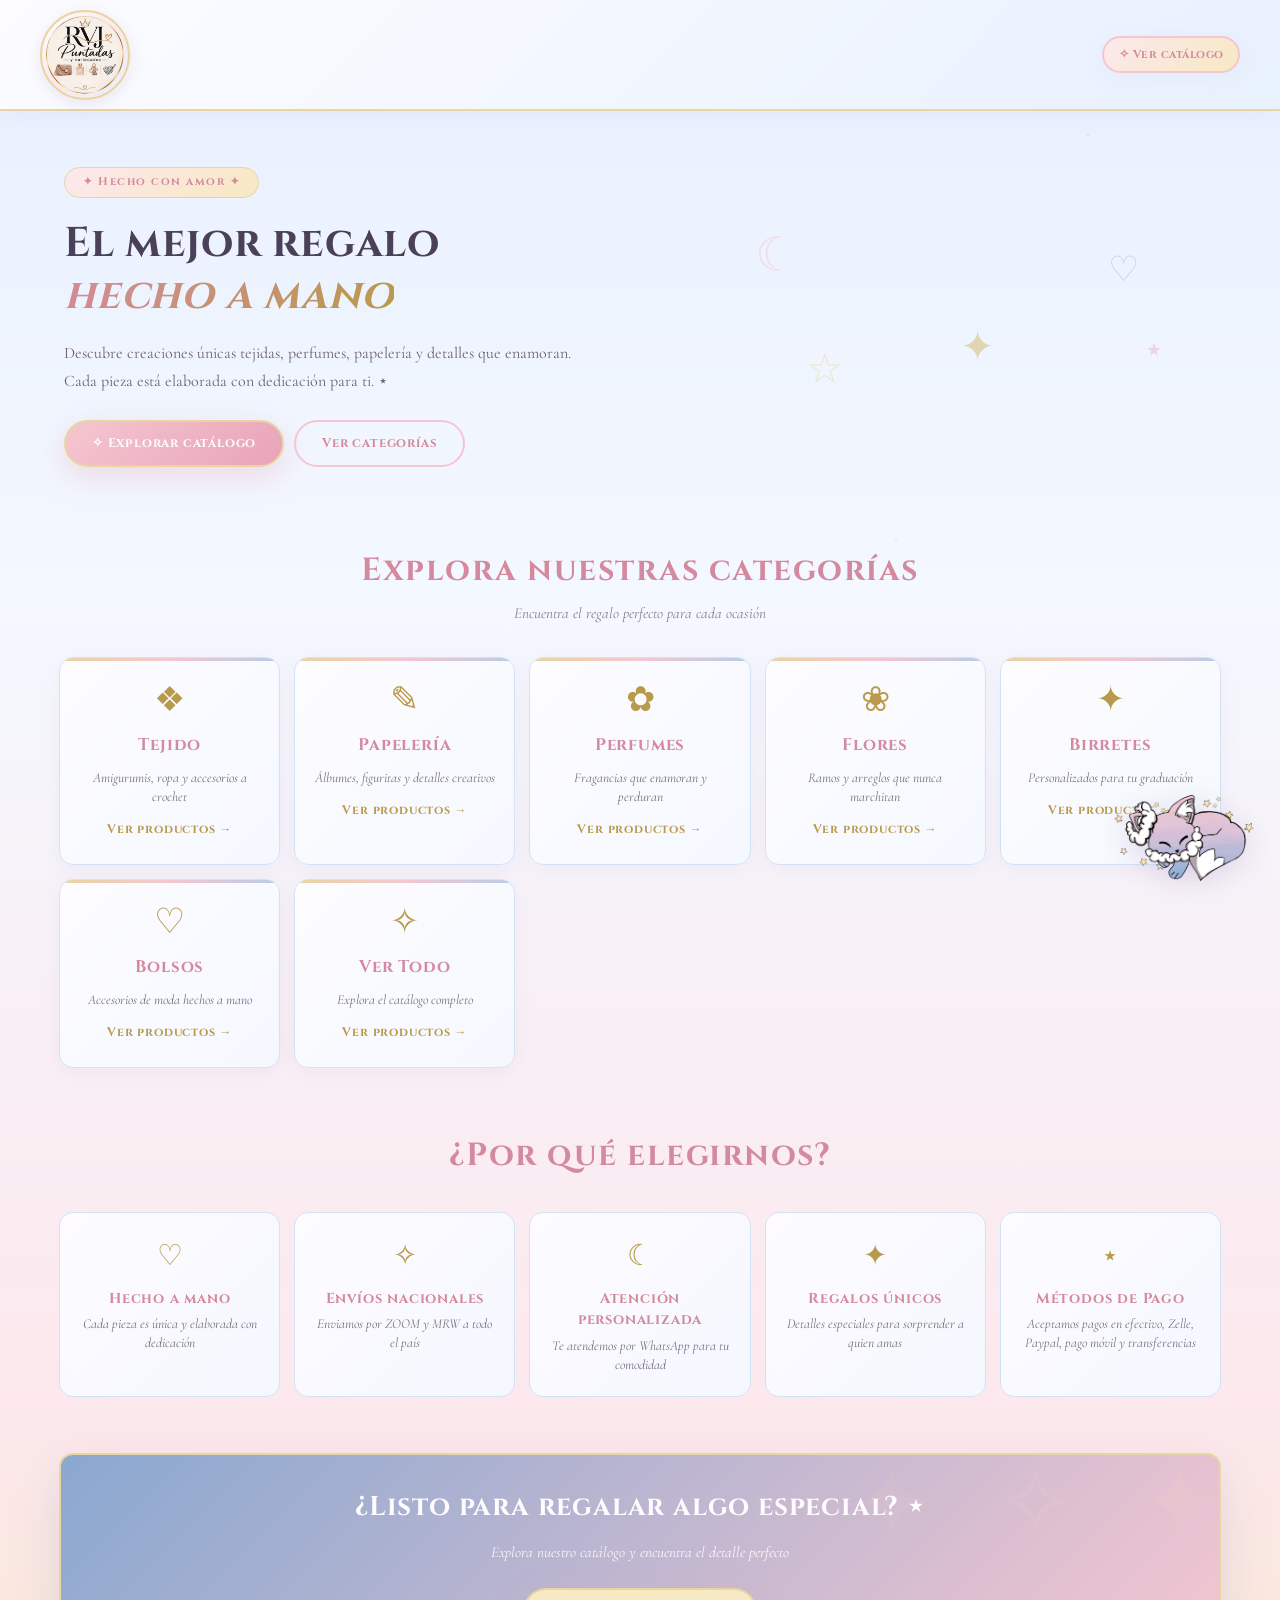
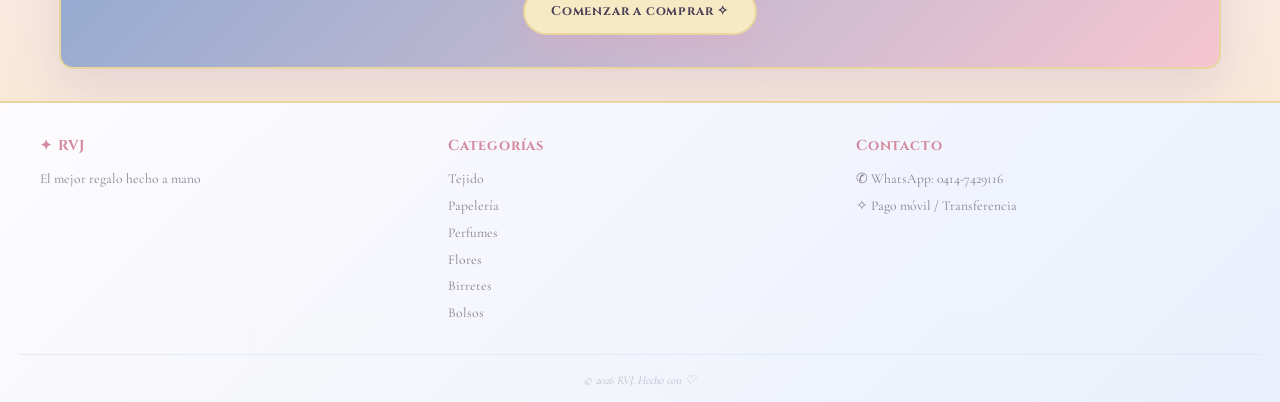
==== index.html @ c6e8fa59 "Cambios 30" ====
<!DOCTYPE html>
<html lang="es">
<head>
    <meta charset="UTF-8">
    <meta name="viewport" content="width=device-width, initial-scale=1.0">
    <title>RVJ — El mejor regalo</title>
    <link rel="preconnect" href="https://fonts.googleapis.com">
    <link rel="preconnect" href="https://fonts.gstatic.com" crossorigin>
    <link href="https://fonts.googleapis.com/css2?family=Cinzel:wght@400;600;700;900&family=Cormorant+Garamond:ital,wght@0,400;0,600;0,700;1,400&display=swap" rel="stylesheet">
    <link rel="stylesheet" href="styles.css">
</head>
<body class="landing-page">

    <header class="main-header">
        <div class="header-container">
            <div class="logo-container">
                <img src="imagenes/logo.png" alt="RVJ" class="store-logo" onerror="this.style.display='none'">
            </div>
         <!-- MODAL PARA AMPLIAR LOGO -->
        <div id="logo-modal" class="modal-overlay hidden">
            <div class="modal-content logo-modal-content">
                <button id="close-logo-modal" class="close-popout-btn">×</button>
                <img src="imagenes/logo.png" alt="RVJ" class="logo-modal-img">
            </div>
        </div>
            <a href="tienda.html" class="cart-icon-btn">
                ✧ Ver catálogo
            </a>
        </div>
    </header>

    <section class="hero-section">
        <div class="hero-content">
            <span class="hero-badge">✦ Hecho con amor ✦</span>
            <h1 class="hero-title">El mejor regalo<br><span class="hero-highlight">hecho a mano</span></h1>
            <p class="hero-subtitle">
                Descubre creaciones únicas tejidas, perfumes, papelería y detalles 
                que enamoran. Cada pieza está elaborada con dedicación para ti. ⋆
            </p>
            <div class="hero-buttons">
                <a href="tienda.html" class="btn-hero-primary">✧ Explorar catálogo</a>
                <a href="#categorias" class="btn-hero-secondary">Ver categorías</a>
            </div>
        </div>
        <div class="hero-decoration">
            <div class="floating-symbol symbol-1">☾</div>
            <div class="floating-symbol symbol-2">✦</div>
            <div class="floating-symbol symbol-3">♡</div>
            <div class="floating-symbol symbol-4">☆</div>
            <div class="floating-symbol symbol-5">⋆</div>
        </div>
    </section>

    <section id="categorias" class="categories-section">
        <div class="section-header">
            <h2 class="landing-section-title">Explora nuestras categorías</h2>
            <p class="section-subtitle">Encuentra el regalo perfecto para cada ocasión</p>
        </div>

        <div class="categories-grid">
            
            <a href="tejido.html" class="category-card category-tejido">
                <div class="category-symbol">❖</div>
                <h3>Tejido</h3>
                <p>Amigurumis, ropa y accesorios a crochet</p>
                <span class="category-link">Ver productos →</span>
            </a>

            <a href="papeleria.html" class="category-card category-papeleria">
                <div class="category-symbol">✎</div>
                <h3>Papelería</h3>
                <p>Álbumes, figuritas y detalles creativos</p>
                <span class="category-link">Ver productos →</span>
            </a>

            <a href="perfumes.html" class="category-card category-perfumes">
                <div class="category-symbol">✿</div>
                <h3>Perfumes</h3>
                <p>Fragancias que enamoran y perduran</p>
                <span class="category-link">Ver productos →</span>
            </a>

            <a href="flores.html" class="category-card category-flores">
                <div class="category-symbol">❀</div>
                <h3>Flores</h3>
                <p>Ramos y arreglos que nunca marchitan</p>
                <span class="category-link">Ver productos →</span>
            </a>

            <a href="birretes.html" class="category-card category-birretes">
                <div class="category-symbol">✦</div>
                <h3>Birretes</h3>
                <p>Personalizados para tu graduación</p>
                <span class="category-link">Ver productos →</span>
            </a>

            <a href="bolsos.html" class="category-card category-bolsos">
                <div class="category-symbol">♡</div>
                <h3>Bolsos</h3>
                <p>Accesorios de moda hechos a mano</p>
                <span class="category-link">Ver productos →</span>
            </a>

            <a href="tienda.html" class="category-card category-todos">
                <div class="category-symbol">✧</div>
                <h3>Ver Todo</h3>
                <p>Explora el catálogo completo</p>
                <span class="category-link">Ver productos →</span>
            </a>

        </div>
    </section>

    <section class="features-section">
        <div class="section-header">
            <h2 class="landing-section-title">¿Por qué elegirnos?</h2>
        </div>
        <div class="features-grid">
            <div class="feature-card">
                <div class="feature-symbol">♡</div>
                <h4>Hecho a mano</h4>
                <p>Cada pieza es única y elaborada con dedicación</p>
            </div>
            <div class="feature-card">
                <div class="feature-symbol">✧</div>
                <h4>Envíos nacionales</h4>
                <p>Enviamos por ZOOM y MRW a todo el país</p>
            </div>
            <div class="feature-card">
                <div class="feature-symbol">☾</div>
                <h4>Atención personalizada</h4>
                <p>Te atendemos por WhatsApp para tu comodidad</p>
            </div>
            <div class="feature-card">
                <div class="feature-symbol">✦</div>
                <h4>Regalos únicos</h4>
                <p>Detalles especiales para sorprender a quien amas</p>
            </div>
            <div class="feature-card">
                <div class="feature-symbol">⋆</div>
                <h4>Métodos de Pago</h4>
                <p>Aceptamos pagos en efectivo, Zelle, Paypal, pago móvil y transferencias</p>
            </div>
        </div>
    </section>

    <section class="cta-section">
        <div class="cta-content">
            <h2>¿Listo para regalar algo especial? ⋆</h2>
            <p>Explora nuestro catálogo y encuentra el detalle perfecto</p>
            <a href="tienda.html" class="btn-hero-primary">Comenzar a comprar ✧</a>
        </div>
    </section>

    <footer class="main-footer">
        <div class="footer-content">
            <div class="footer-col">
                <h4>✦ RVJ</h4>
                <p>El mejor regalo hecho a mano</p>
            </div>
            <div class="footer-col">
                <h4>Categorías</h4>
                <a href="tejido.html">Tejido</a>
                <a href="papeleria.html">Papelería</a>
                <a href="perfumes.html">Perfumes</a>
                <a href="flores.html">Flores</a>
                <a href="birretes.html">Birretes</a>
                <a href="bolsos.html">Bolsos</a>
            </div>
            <div class="footer-col">
                <h4>Contacto</h4>
                <p>✆ WhatsApp: 0414-7429116</p>
                <p>✧ Pago móvil / Transferencia</p>
            </div>
        </div>
        <div class="footer-bottom">
            <p>© 2026 RVJ. Hecho con ♡</p>
        </div>
    </footer>

    <!-- CHIBI FLOTANTE -->
<img src="imagenes/chibi.png" alt="Chibi RVJ" class="chibi-flotante" onerror="this.style.display='none'">

</body>

<style>
/* ═══════════════════════════════════════
   SHOOTING STARS OVERLAY — Five stars
════════════════════════════════════════ */

.shooting-stars {
  position: fixed;
  inset: 0;
  width: 100vw;
  height: 100vh;
  pointer-events: none;
  overflow: hidden;
  z-index: 999999;
}

.shooting-stars span {
  position: absolute;
  width: 3px;
  height: 3px;
  border-radius: 50%;
  background: #f4eee8;
  opacity: 0;

  box-shadow:
    0 0 0 3px rgba(244, 238, 232, 0.05),
    0 0 0 6px rgba(139, 0, 0, 0.06),
    0 0 14px rgba(244, 238, 232, 0.18);

  animation-name: shooting-star;
  animation-timing-function: linear;
  animation-iteration-count: infinite;
  animation-fill-mode: both;
}

/* Shooting-star tail */
.shooting-stars span::before {
  content: "";
  position: absolute;
  top: 50%;
  width: 155px;
  height: 1px;
  transform: translateY(-50%);

  background:
    linear-gradient(
      90deg,
      #f4eee8,
      rgba(139, 0, 0, 0.34),
      transparent
    );
}

/* Star movement */
@keyframes shooting-star {
  0% {
    transform: rotate(315deg) translateX(0);
    opacity: 0;
  }

  10% {
    opacity: 1;
  }

  62% {
    opacity: 1;
  }

  100% {
    transform: rotate(315deg) translateX(-1050px);
    opacity: 0;
  }
}

/* Individual star timing and placement */
.shooting-stars span:nth-child(1) {
  top: 5vh;
  right: 8vw;
  animation-delay: 0.8s;
  animation-duration: 4.6s;
}

.shooting-stars span:nth-child(2) {
  top: 18vh;
  right: 38vw;
  animation-delay: 4.4s;
  animation-duration: 5.4s;
}

.shooting-stars span:nth-child(3) {
  top: 36vh;
  right: 14vw;
  animation-delay: 8.2s;
  animation-duration: 4.9s;
}

.shooting-stars span:nth-child(4) {
  top: 56vh;
  right: 52vw;
  animation-delay: 12.6s;
  animation-duration: 5.8s;
}

.shooting-stars span:nth-child(5) {
  top: 74vh;
  right: 24vw;
  animation-delay: 16.7s;
  animation-duration: 5.1s;
}

/* Mobile adjustments */
@media screen and (max-width: 767px) {
  .shooting-stars span::before {
    width: 105px;
  }

  .shooting-stars span:nth-child(1) {
    top: 8vh;
    right: 6vw;
  }

  .shooting-stars span:nth-child(2) {
    top: 26vh;
    right: 42vw;
  }

  .shooting-stars span:nth-child(3) {
    top: 44vh;
    right: 12vw;
  }

  .shooting-stars span:nth-child(4) {
    top: 62vh;
    right: 58vw;
  }

  .shooting-stars span:nth-child(5) {
    top: 80vh;
    right: 25vw;
  }
}
</style>

<div class="shooting-stars">
  <span></span>
  <span></span>
  <span></span>
  <span></span>
  <span></span>
  <span></span>
  <span></span>
</div>
</html>
---- styles.css ----
/* ==========================================================================
   RVJ — ESTILO CUENTO DE HADAS / CIELO AESTHETIC
   Paleta: azul claro, rosa pálido, dorado suave
   ========================================================================== */
:root {
    --sky-bg: #e8f0fe;
    --sky-light: #f4f8ff;
    --sky-medium: #d4e2f7;
    --cloud-white: #fdfcff;

    --rose-light: #fce8ed;
    --rose-medium: #f5c6d0;
    --rose-deep: #e8a4b8;
    --rose-dark: #d48a9e;

    --gold-light: #f7e9c3;
    --gold-soft: #e8d5a0;
    --gold-medium: #d4b86a;
    --gold-deep: #b89a4a;

    --blue-light: #dce8f5;
    --blue-medium: #b8cce8;
    --blue-deep: #8aa8d0;
    --blue-dark: #6b8ab8;

    --text-dark: #4a4058;
    --text-medium: #6b5f78;
    --text-light: #9a8fa8;

    --bg-white: #fefcff;
    --radius: 14px;
    --radius-sm: 8px;
    --shadow: 0 8px 30px rgba(180, 160, 200, 0.15);
    --shadow-soft: 0 4px 20px rgba(180, 160, 200, 0.1);
    --shadow-glow: 0 0 30px rgba(212, 184, 106, 0.2);
}

* { box-sizing: border-box; margin: 0; padding: 0; }

html { -webkit-text-size-adjust: 100%; }

body {
    font-family: 'Cormorant Garamond', 'Quicksand', serif;
    background: linear-gradient(180deg, #e8f0fe 0%, #f4f8ff 40%, #fce8ed 100%);
    color: var(--text-dark);
    background-attachment: fixed;
    min-height: 100vh;
    position: relative;
    font-size: 16px;
    line-height: 1.5;
}

body::before {
    content: '';
    position: fixed;
    inset: 0;
    background-image:
        radial-gradient(1.5px 1.5px at 10% 20%, rgba(212, 184, 106, 0.3) 50%, transparent 50%),
        radial-gradient(1.5px 1.5px at 85% 15%, rgba(212, 184, 106, 0.25) 50%, transparent 50%),
        radial-gradient(2px 2px at 50% 8%, rgba(232, 164, 184, 0.3) 50%, transparent 50%),
        radial-gradient(1px 1px at 30% 40%, rgba(138, 168, 208, 0.25) 50%, transparent 50%),
        radial-gradient(1.5px 1.5px at 70% 60%, rgba(212, 184, 106, 0.2) 50%, transparent 50%),
        radial-gradient(1px 1px at 90% 80%, rgba(232, 164, 184, 0.2) 50%, transparent 50%),
        radial-gradient(2px 2px at 15% 75%, rgba(138, 168, 208, 0.2) 50%, transparent 50%);
    pointer-events: none;
    z-index: 0;
}

h1, h2, h3, h4, .logo-text {
    font-family: 'Cinzel', 'Comfortaa', serif;
    letter-spacing: 0.5px;
}

/* ==========================================================================
   HEADER — LOGO A LA IZQUIERDA, NAV CENTRADA, CARRITO DERECHA
   ========================================================================== */
.main-header {
    background: linear-gradient(135deg, rgba(253, 252, 255, 0.95), rgba(232, 240, 254, 0.95));
    backdrop-filter: blur(10px);
    padding: 0.6rem 0.8rem;
    border-bottom: 2px solid var(--gold-soft);
    position: sticky;
    top: 0;
    z-index: 100;
    box-shadow: 0 4px 25px rgba(180, 160, 200, 0.12);
}

.header-container {
    max-width: 1200px;
    margin: 0 auto;
    display: flex;
    align-items: center;
    justify-content: space-between;
    gap: 0.6rem;
    flex-wrap: wrap;
}

/* Logo circular a la izquierda */
.logo-container {
    display: flex;
    align-items: center;
    justify-content: center;
    width: 90px;        /* antes 75px */
    height: 90px;       /* antes 75px */
    min-width: 90px;    /* antes 75px */
    background: linear-gradient(135deg, #fdfcff, #fce8ed, #e8f0fe);
    border-radius: 50%;
    border: 2px solid var(--gold-soft);
    box-shadow:
        0 4px 15px rgba(180, 160, 200, 0.25),
        0 0 0 3px rgba(253, 252, 255, 0.8);
    padding: 4px;
    cursor: pointer;
    transition: transform 0.3s ease, box-shadow 0.3s ease;
    flex-shrink: 0;
}

.logo-container:hover {
    transform: scale(1.10);
    box-shadow:
        0 6px 20px rgba(180, 160, 200, 0.35),
        0 0 0 3px rgba(253, 252, 255, 0.9),
        0 0 25px rgba(212, 184, 106, 0.25);
}

.store-logo {
    width: 100%;
    height: 100%;
    object-fit: cover;
    border-radius: 50%;
    display: block;
}

/* Fallback si no carga la imagen */
.store-logo:not([src]),
.store-logo[src=""] {
    display: none;
}

/* Navegación */
.category-nav {
    display: flex;
    gap: 4px;
    align-items: center;
    flex-wrap: wrap;
    justify-content: center;
    flex: 1;
    min-width: 0;
}

.category-nav a {
    text-decoration: none;
    color: var(--text-medium);
    font-weight: 600;
    padding: 6px 10px;
    border-radius: 20px;
    transition: all 0.25s ease;
    font-size: 0.72rem;
    background: transparent;
    border: 1px solid transparent;
    font-family: 'Cinzel', serif;
    letter-spacing: 0.3px;
    white-space: nowrap;
}

.category-nav a:hover {
    background: linear-gradient(135deg, var(--rose-light), var(--sky-light));
    color: var(--rose-dark);
    border-color: var(--rose-medium);
}

.category-nav a.active {
    background: linear-gradient(135deg, var(--rose-medium), var(--gold-soft));
    color: var(--bg-white);
    border-color: var(--gold-medium);
    box-shadow: 0 3px 10px rgba(212, 184, 106, 0.25);
}

/* Botón carrito */
.cart-icon-btn {
    background: linear-gradient(135deg, var(--rose-light), var(--gold-light));
    color: var(--rose-dark);
    padding: 0.5rem 0.9rem;
    border-radius: 30px;
    text-decoration: none;
    font-weight: 700;
    border: 2px solid var(--rose-medium);
    transition: all 0.25s ease;
    box-shadow: var(--shadow-soft);
    font-family: 'Cinzel', serif;
    font-size: 0.72rem;
    letter-spacing: 0.5px;
    white-space: nowrap;
    flex-shrink: 0;
}

.cart-icon-btn:hover {
    background: linear-gradient(135deg, var(--rose-medium), var(--gold-soft));
    color: var(--bg-white);
    border-color: var(--rose-deep);
    transform: translateY(-2px);
}

/* ==========================================================================
   GRID DE PRODUCTOS
   ========================================================================== */
.store-container {
    max-width: 1200px;
    margin: 1.2rem auto;
    padding: 0 0.9rem;
    display: grid;
    grid-template-columns: 1fr;
    gap: 1.2rem;
    position: relative;
    z-index: 1;
}

@media (min-width: 992px) {
    .store-container { grid-template-columns: 1.6fr 1fr; gap: 1.8rem; }
}

.section-title {
    color: var(--rose-dark);
    margin-bottom: 1.2rem;
    text-align: center;
    font-size: 1.3rem;
    position: relative;
    padding-bottom: 10px;
    letter-spacing: 1.5px;
    font-weight: 700;
}

.section-title::after {
    content: '✦ ✧ ✦';
    position: absolute;
    bottom: -6px;
    left: 50%;
    transform: translateX(-50%);
    color: var(--gold-medium);
    font-size: 0.6rem;
    letter-spacing: 8px;
    padding: 0 10px;
}

.products-grid {
    display: grid;
    grid-template-columns: repeat(auto-fill, minmax(150px, 1fr));
    gap: 12px;
}

@media (min-width: 600px) {
    .products-grid { grid-template-columns: repeat(auto-fill, minmax(200px, 1fr)); gap: 16px; }
}

.product-card {
    background: linear-gradient(135deg, rgba(253, 252, 255, 0.95), rgba(244, 248, 255, 0.95));
    border-radius: var(--radius);
    padding: 10px;
    border: 1px solid var(--sky-medium);
    transition: all 0.3s ease;
    box-shadow: var(--shadow-soft);
    display: flex;
    flex-direction: column;
    position: relative;
    overflow: hidden;
    backdrop-filter: blur(5px);
}

.product-card::before {
    content: '';
    position: absolute;
    top: 0;
    left: 0;
    right: 0;
    height: 3px;
    background: linear-gradient(90deg, var(--rose-medium), var(--gold-soft), var(--blue-medium));
    opacity: 0;
    transition: opacity 0.3s;
}

.product-card:hover::before { opacity: 1; }

.product-card-clickable { cursor: pointer; flex-grow: 1; }

.product-card:hover {
    transform: translateY(-4px);
    border-color: var(--gold-soft);
    box-shadow: 0 15px 30px rgba(180, 160, 200, 0.2), var(--shadow-glow);
}

.product-img {
    width: 100%;
    height: 140px;
    object-fit: cover;
    border-radius: var(--radius-sm);
    margin-bottom: 0.6rem;
    border: 1px solid var(--sky-light);
}

@media (min-width: 600px) {
    .product-img { height: 180px; }
}

.product-card-category {
    font-size: 0.6rem;
    color: var(--gold-deep);
    font-weight: 700;
    text-transform: uppercase;
    letter-spacing: 1.5px;
    font-family: 'Cinzel', serif;
}

.product-name {
    font-size: 0.9rem;
    margin-bottom: 0.3rem;
    color: var(--text-dark);
    font-family: 'Cormorant Garamond', serif;
    font-weight: 600;
    line-height: 1.3;
}

.product-price {
    color: var(--rose-dark);
    font-weight: 700;
    font-size: 1rem;
    margin-bottom: 0.6rem;
    font-family: 'Cinzel', serif;
}

.btn-add-cart {
    width: 100%;
    padding: 0.55rem;
    background: linear-gradient(135deg, var(--rose-medium), var(--rose-deep));
    border: 1px solid var(--gold-soft);
    border-radius: 30px;
    color: var(--bg-white);
    font-weight: 700;
    cursor: pointer;
    transition: all 0.25s ease;
    margin-top: auto;
    font-family: 'Cinzel', serif;
    font-size: 0.7rem;
    letter-spacing: 0.5px;
}

.btn-add-cart:hover {
    background: linear-gradient(135deg, var(--gold-soft), var(--gold-medium));
    color: var(--text-dark);
    border-color: var(--gold-deep);
    transform: translateY(-2px);
}

/* ==========================================================================
   CARRITO Y CHECKOUT SIMPLIFICADO
   ========================================================================== */
.cart-section, .checkout-section {
    background: linear-gradient(135deg, rgba(253, 252, 255, 0.95), rgba(244, 248, 255, 0.95));
    border-radius: var(--radius);
    padding: 16px;
    margin-bottom: 14px;
    border: 1px solid var(--sky-medium);
    box-shadow: var(--shadow-soft);
    position: relative;
    backdrop-filter: blur(5px);
}

.cart-section::before, .checkout-section::before {
    content: '';
    position: absolute;
    top: 0;
    left: 0;
    right: 0;
    height: 3px;
    background: linear-gradient(90deg, var(--rose-medium), var(--gold-soft), var(--blue-medium));
    border-radius: var(--radius) var(--radius) 0 0;
}

.cart-item-row {
    display: flex;
    justify-content: space-between;
    align-items: center;
    margin-bottom: 8px;
    border-bottom: 1px dashed var(--sky-medium);
    padding: 7px 0;
    font-size: 0.85rem;
    gap: 8px;
}

.cart-item-row b {
    font-weight: 600;
    flex: 1;
    min-width: 0;
    overflow: hidden;
    text-overflow: ellipsis;
}

.btn-delete-item {
    background: none;
    border: none;
    cursor: pointer;
    font-size: 0.9rem;
    padding: 0 4px;
    transition: transform 0.2s;
    color: var(--rose-dark);
    flex-shrink: 0;
}

.btn-delete-item:hover { transform: scale(1.25); color: var(--rose-deep); }

.checkout-form fieldset {
    border: 1px solid var(--sky-medium);
    padding: 12px;
    border-radius: var(--radius-sm);
    margin-bottom: 12px;
    background: rgba(253, 252, 255, 0.5);
}

.checkout-form legend {
    padding: 0 8px;
    font-weight: 700;
    color: var(--rose-dark);
    font-family: 'Cinzel', serif;
    font-size: 0.75rem;
    letter-spacing: 0.8px;
}

.form-group label {
    display: block;
    margin-bottom: 4px;
    font-size: 0.72rem;
    font-weight: 600;
    color: var(--text-medium);
    font-family: 'Cinzel', serif;
    letter-spacing: 0.3px;
}

.form-group input,
.form-group select {
    width: 100%;
    padding: 8px 12px;
    border-radius: 30px;
    border: 1px solid var(--sky-medium);
    background: rgba(253, 252, 255, 0.8);
    margin-bottom: 8px;
    font-family: 'Cormorant Garamond', serif;
    font-size: 0.9rem;
    transition: all 0.25s ease;
    color: var(--text-dark);
}

.form-group input:focus,
.form-group select:focus {
    outline: none;
    border-color: var(--gold-soft);
    box-shadow: 0 0 0 3px rgba(212, 184, 106, 0.1);
    background: white;
}

.btn-submit-order {
    width: 100%;
    padding: 0.8rem;
    background: linear-gradient(135deg, var(--rose-medium), var(--rose-deep));
    color: var(--bg-white);
    border: 2px solid var(--gold-soft);
    border-radius: 30px;
    font-size: 0.85rem;
    font-weight: 700;
    cursor: pointer;
    box-shadow: 0 5px 20px rgba(232, 164, 184, 0.3);
    transition: all 0.25s ease;
    font-family: 'Cinzel', serif;
    letter-spacing: 0.8px;
}

.btn-submit-order:hover {
    background: linear-gradient(135deg, var(--gold-soft), var(--gold-medium));
    color: var(--text-dark);
    transform: translateY(-2px);
    box-shadow: 0 8px 25px rgba(212, 184, 106, 0.4);
}

.cart-total-box {
    display: flex;
    justify-content: space-between;
    align-items: center;
    padding: 10px 0 4px;
    border-top: 2px solid var(--gold-light);
    font-family: 'Cinzel', serif;
    font-weight: 700;
    color: var(--rose-dark);
    font-size: 0.95rem;
}

/* ==========================================================================
   MODAL DE DETALLES
   ========================================================================== */
.product-popout {
    max-width: 720px !important;
    width: 94% !important;
    position: relative;
    padding: 22px !important;
    border-radius: var(--radius) !important;
    text-align: left !important;
    background: linear-gradient(135deg, #fdfcff 0%, #f4f8ff 50%, #fce8ed 100%);
    border: 2px solid var(--gold-soft) !important;
    box-shadow: 0 25px 60px rgba(180, 160, 200, 0.3), var(--shadow-glow) !important;
    max-height: 90vh;
    overflow-y: auto;
}

.close-popout-btn {
    position: absolute;
    top: 10px;
    right: 12px;
    background: transparent;
    border: 2px solid var(--sky-medium);
    font-size: 1.2rem;
    color: var(--rose-dark);
    width: 34px;
    height: 34px;
    border-radius: 50%;
    cursor: pointer;
    display: flex;
    align-items: center;
    justify-content: center;
    transition: all 0.25s ease;
    line-height: 1;
    z-index: 2;
}

.close-popout-btn:hover {
    background: var(--rose-medium);
    color: var(--bg-white);
    border-color: var(--rose-deep);
    transform: rotate(90deg);
}

.popout-layout {
    display: grid;
    grid-template-columns: 1fr;
    gap: 18px;
    margin-top: 10px;
}

@media (min-width: 700px) {
    .popout-layout { grid-template-columns: 1fr 1fr; gap: 22px; }
}

.popout-large-img {
    width: 100%;
    height: 220px;
    object-fit: cover;
    border-radius: var(--radius-sm);
    border: 2px solid var(--gold-light);
    box-shadow: var(--shadow-soft);
}

@media (min-width: 700px) {
    .popout-large-img { height: 280px; }
}

.popout-thumbnails {
    display: flex;
    gap: 8px;
    margin-top: 8px;
    overflow-x: auto;
    padding-bottom: 4px;
}

.thumb-img {
    width: 50px;
    height: 50px;
    object-fit: cover;
    border-radius: var(--radius-sm);
    cursor: pointer;
    border: 2px solid var(--sky-light);
    transition: all 0.2s ease;
    flex-shrink: 0;
}

.thumb-img:hover, .thumb-img.active {
    border-color: var(--gold-soft);
    transform: scale(1.05);
    box-shadow: var(--shadow-glow);
}

.product-category-tag {
    background: linear-gradient(135deg, var(--rose-medium), var(--rose-deep));
    color: var(--bg-white);
    padding: 4px 12px;
    border-radius: 20px;
    font-size: 0.6rem;
    font-weight: 700;
    text-transform: uppercase;
    border: 1px solid var(--gold-soft);
    font-family: 'Cinzel', serif;
    letter-spacing: 1.2px;
    display: inline-block;
}

.popout-info h2 {
    font-size: 1.15rem;
    margin: 8px 0 4px 0;
    color: var(--rose-dark);
    font-family: 'Cinzel', serif;
    letter-spacing: 0.8px;
}

.popout-price {
    font-size: 1.15rem;
    font-weight: 700;
    color: var(--gold-deep);
    margin-bottom: 12px;
    font-family: 'Cinzel', serif;
}

.popout-description-box {
    margin-bottom: 14px;
    background: linear-gradient(135deg, rgba(244, 248, 255, 0.8), rgba(252, 232, 237, 0.8));
    padding: 12px;
    border-radius: var(--radius-sm);
    border-left: 3px solid var(--gold-soft);
    border-top: 1px solid var(--sky-light);
    border-right: 1px solid var(--sky-light);
    border-bottom: 1px solid var(--sky-light);
}

.popout-description-box h4 {
    font-size: 0.7rem;
    color: var(--rose-dark);
    margin-bottom: 4px;
    font-family: 'Cinzel', serif;
    letter-spacing: 0.8px;
}

.popout-description-box p {
    font-size: 0.85rem;
    line-height: 1.5;
    color: var(--text-dark);
    font-family: 'Cormorant Garamond', serif;
}

/* ==========================================================================
   MODALES GENERALES
   ========================================================================== */
.modal-overlay {
    position: fixed;
    inset: 0;
    background: rgba(180, 160, 200, 0.35);
    backdrop-filter: blur(8px);
    display: flex;
    align-items: center;
    justify-content: center;
    padding: 14px;
    z-index: 2000;
}

.modal-content {
    background: linear-gradient(135deg, #fdfcff 0%, #f4f8ff 50%, #fce8ed 100%);
    padding: 22px;
    border-radius: var(--radius);
    max-width: 420px;
    width: 100%;
    text-align: center;
    box-shadow: 0 25px 60px rgba(180, 160, 200, 0.3);
    border: 2px solid var(--gold-soft);
    position: relative;
    max-height: 90vh;
    overflow-y: auto;
}

.modal-content::before {
    content: '';
    position: absolute;
    top: 6px;
    left: 6px;
    right: 6px;
    bottom: 6px;
    border: 1px solid var(--gold-light);
    border-radius: var(--radius-sm);
    pointer-events: none;
}

.receiver-data-modal {
    background: linear-gradient(135deg, rgba(244, 248, 255, 0.9), rgba(252, 232, 237, 0.9));
    padding: 12px;
    border-radius: var(--radius-sm);
    margin: 12px 0;
    text-align: left;
    border: 1px solid var(--gold-soft);
    border-left: 3px solid var(--rose-medium);
}

.receiver-data-modal p {
    font-family: 'Cormorant Garamond', serif;
    font-size: 0.85rem;
    margin-bottom: 4px;
}

.security-actions {
    display: flex;
    gap: 10px;
    margin-top: 16px;
    flex-direction: column;
}

.btn-primary-modal {
    background: linear-gradient(135deg, var(--rose-medium), var(--rose-deep));
    color: var(--bg-white);
    padding: 11px 16px;
    border-radius: 30px;
    border: 2px solid var(--gold-soft);
    font-weight: 700;
    cursor: pointer;
    transition: all 0.25s ease;
    width: 100%;
    font-family: 'Cinzel', serif;
    letter-spacing: 0.8px;
    font-size: 0.8rem;
}

.btn-primary-modal:hover {
    background: linear-gradient(135deg, var(--gold-soft), var(--gold-medium));
    color: var(--text-dark);
    transform: translateY(-2px);
}

.btn-secondary-modal {
    background: transparent;
    color: var(--text-medium);
    padding: 11px 16px;
    border-radius: 30px;
    border: 2px solid var(--sky-medium);
    font-weight: 700;
    cursor: pointer;
    transition: all 0.25s ease;
    width: 100%;
    font-family: 'Cinzel', serif;
    letter-spacing: 0.8px;
    font-size: 0.8rem;
}

.btn-secondary-modal:hover {
    background: var(--sky-light);
    color: var(--text-dark);
    border-color: var(--blue-deep);
}

.btn-close-modal {
    background: linear-gradient(135deg, var(--rose-medium), var(--rose-deep));
    color: var(--bg-white);
    padding: 11px 24px;
    border-radius: 30px;
    border: 2px solid var(--gold-soft);
    font-weight: 700;
    cursor: pointer;
    transition: all 0.25s ease;
    width: 100%;
    font-family: 'Cinzel', serif;
    letter-spacing: 0.8px;
    font-size: 0.8rem;
}

.btn-close-modal:hover {
    background: linear-gradient(135deg, var(--gold-soft), var(--gold-medium));
    color: var(--text-dark);
    transform: translateY(-2px);
}

.modal-icon {
    font-size: 1.6rem;
    margin-bottom: 8px;
    color: var(--gold-deep);
    font-family: 'Cinzel', serif;
}

.hidden { display: none !important; }

.modal-content h2 {
    font-family: 'Cinzel', serif;
    color: var(--rose-dark);
    font-size: 1.1rem;
    letter-spacing: 0.8px;
    margin-bottom: 8px;
}

.modal-content p {
    font-family: 'Cormorant Garamond', serif;
    font-size: 0.9rem;
    line-height: 1.5;
}

.modal-instruction {
    font-size: 0.75rem !important;
    color: var(--text-light);
    margin: 12px 0;
    font-style: italic;
}

/* ==========================================================================
   LANDING PAGE
   ========================================================================== */
.landing-page {
    background: linear-gradient(180deg, #e8f0fe 0%, #f4f8ff 30%, #fce8ed 70%, #f7e9c3 100%);
    min-height: 100vh;
}

.hero-section {
    max-width: 1200px;
    margin: 0 auto;
    padding: 2.5rem 1.2rem 2rem;
    display: grid;
    grid-template-columns: 1fr;
    gap: 1.5rem;
    align-items: center;
    position: relative;
    overflow: hidden;
}

@media (min-width: 992px) {
    .hero-section {
        grid-template-columns: 1.2fr 1fr;
        padding: 3.5rem 1.5rem 3rem;
    }
}

.hero-content { text-align: center; z-index: 2; }

@media (min-width: 992px) {
    .hero-content { text-align: left; }
}

.hero-badge {
    display: inline-block;
    background: linear-gradient(135deg, var(--rose-light), var(--gold-light));
    color: var(--rose-dark);
    padding: 6px 18px;
    border-radius: 30px;
    font-size: 0.7rem;
    font-weight: 700;
    margin-bottom: 1.2rem;
    border: 1px solid var(--gold-soft);
    font-family: 'Cinzel', serif;
    letter-spacing: 1.5px;
}

.hero-title {
    font-family: 'Cinzel', serif;
    font-size: 1.9rem;
    line-height: 1.25;
    color: var(--text-dark);
    margin-bottom: 1.2rem;
    font-weight: 700;
    letter-spacing: 0.8px;
}

@media (min-width: 768px) {
    .hero-title { font-size: 2.6rem; }
}

.hero-highlight {
    background: linear-gradient(135deg, var(--rose-dark), var(--gold-deep));
    -webkit-background-clip: text;
    -webkit-text-fill-color: transparent;
    background-clip: text;
    display: inline-block;
    font-style: italic;
}

.hero-subtitle {
    font-size: 1rem;
    color: var(--text-medium);
    line-height: 1.7;
    margin-bottom: 1.6rem;
    max-width: 520px;
    margin-left: auto;
    margin-right: auto;
    font-family: 'Cormorant Garamond', serif;
}

@media (min-width: 992px) {
    .hero-subtitle { margin-left: 0; }
}

.hero-buttons {
    display: flex;
    gap: 10px;
    flex-wrap: wrap;
    justify-content: center;
}

@media (min-width: 992px) {
    .hero-buttons { justify-content: flex-start; }
}

.btn-hero-primary {
    background: linear-gradient(135deg, var(--rose-medium), var(--rose-deep));
    color: var(--bg-white);
    padding: 12px 26px;
    border-radius: 30px;
    text-decoration: none;
    font-weight: 700;
    font-size: 0.8rem;
    box-shadow: 0 10px 30px rgba(232, 164, 184, 0.35);
    transition: all 0.25s ease;
    display: inline-flex;
    align-items: center;
    gap: 6px;
    border: 2px solid var(--gold-soft);
    font-family: 'Cinzel', serif;
    letter-spacing: 0.8px;
}

.btn-hero-primary:hover {
    transform: translateY(-3px);
    background: linear-gradient(135deg, var(--gold-soft), var(--gold-medium));
    color: var(--text-dark);
}

.btn-hero-secondary {
    background: transparent;
    color: var(--rose-dark);
    padding: 12px 26px;
    border-radius: 30px;
    text-decoration: none;
    font-weight: 700;
    font-size: 0.8rem;
    border: 2px solid var(--rose-medium);
    transition: all 0.25s ease;
    font-family: 'Cinzel', serif;
    letter-spacing: 0.8px;
}

.btn-hero-secondary:hover {
    background: var(--rose-medium);
    color: var(--bg-white);
    transform: translateY(-3px);
}

.hero-decoration {
    position: relative;
    height: 240px;
    display: none;
}

@media (min-width: 992px) {
    .hero-decoration { display: block; }
}

.floating-symbol {
    position: absolute;
    font-size: 2.2rem;
    animation: float 6s ease-in-out infinite;
    color: var(--gold-medium);
    opacity: 0.5;
    font-family: 'Cinzel', serif;
}

.symbol-1 { top: 10%; left: 10%; animation-delay: 0s; font-size: 3rem; color: var(--rose-medium); opacity: 0.45; }
.symbol-2 { top: 50%; left: 50%; animation-delay: 1s; font-size: 2.6rem; color: var(--gold-medium); opacity: 0.5; }
.symbol-3 { top: 20%; right: 15%; animation-delay: 2s; font-size: 2.2rem; color: var(--blue-deep); opacity: 0.4; }
.symbol-4 { bottom: 15%; left: 20%; animation-delay: 3s; font-size: 2.6rem; color: var(--gold-soft); opacity: 0.45; }
.symbol-5 { bottom: 25%; right: 10%; animation-delay: 4s; font-size: 2.2rem; color: var(--rose-deep); opacity: 0.4; }

@keyframes float {
    0%, 100% { transform: translateY(0) rotate(0deg); }
    50% { transform: translateY(-16px) rotate(6deg); }
}

.categories-section {
    max-width: 1200px;
    margin: 0 auto;
    padding: 2rem 1.2rem;
}

.section-header { text-align: center; margin-bottom: 2rem; }

.landing-section-title {
    font-family: 'Cinzel', serif;
    font-size: 1.6rem;
    color: var(--rose-dark);
    margin-bottom: 0.4rem;
    letter-spacing: 1.5px;
}

@media (min-width: 768px) {
    .landing-section-title { font-size: 2rem; }
}

.section-subtitle {
    color: var(--text-medium);
    opacity: 0.8;
    font-size: 0.95rem;
    font-family: 'Cormorant Garamond', serif;
    font-style: italic;
}

.categories-grid {
    display: grid;
    grid-template-columns: repeat(auto-fit, minmax(200px, 1fr));
    gap: 14px;
}

.category-card {
    background: linear-gradient(135deg, rgba(253, 252, 255, 0.95), rgba(244, 248, 255, 0.95));
    border-radius: var(--radius);
    padding: 1.6rem 1.2rem;
    text-decoration: none;
    color: var(--text-dark);
    text-align: center;
    transition: all 0.35s cubic-bezier(0.175, 0.885, 0.32, 1.275);
    border: 1px solid var(--sky-medium);
    position: relative;
    overflow: hidden;
    box-shadow: var(--shadow-soft);
    display: flex;
    flex-direction: column;
    align-items: center;
    gap: 0.6rem;
    backdrop-filter: blur(5px);
}

.category-card::before {
    content: '';
    position: absolute;
    top: 0;
    left: 0;
    right: 0;
    height: 3px;
    transition: height 0.3s ease;
}

.category-tejido::before { background: linear-gradient(50deg, var(--gold-soft), var(--rose-medium), var(--blue-medium)); }
.category-papeleria::before { background: linear-gradient(50deg, var(--gold-soft), var(--rose-medium), var(--blue-medium)); }
.category-perfumes::before { background: linear-gradient(50deg, var(--gold-soft), var(--rose-medium), var(--blue-medium)); }
.category-flores::before { background: linear-gradient(50deg, var(--gold-soft), var(--rose-medium), var(--blue-medium)); }
.category-birretes::before { background: linear-gradient(50deg, var(--gold-soft), var(--rose-medium), var(--blue-medium)); }
.category-bolsos::before { background: linear-gradient(50deg, var(--gold-soft), var(--rose-medium), var(--blue-medium)); }
.category-todos::before { background: linear-gradient(50deg, var(--gold-soft), var(--rose-medium), var(--blue-medium)); }

.category-card:hover {
    transform: translateY(-6px) scale(1.02);
    box-shadow: 0 20px 40px rgba(180, 160, 200, 0.2), var(--shadow-glow);
    border-color: var(--gold-soft);
}

.category-card:hover::before { height: 100%; opacity: 0.05; }

.category-symbol {
    font-size: 2.2rem;
    margin-bottom: 0.3rem;
    transition: transform 0.35s ease;
    color: var(--gold-deep);
    font-family: 'Cinzel', serif;
    line-height: 1;
}

.category-card:hover .category-symbol {
    transform: scale(1.15) rotate(-5deg);
    color: var(--rose-dark);
}

.category-card h3 {
    font-family: 'Cinzel', serif;
    font-size: 1.05rem;
    color: var(--rose-dark);
    margin: 0;
    letter-spacing: 0.8px;
}

.category-card p {
    font-size: 0.85rem;
    opacity: 0.75;
    line-height: 1.4;
    margin: 0;
    font-family: 'Cormorant Garamond', serif;
    font-style: italic;
}

.category-link {
    color: var(--gold-deep);
    font-weight: 700;
    font-size: 0.75rem;
    margin-top: 0.3rem;
    transition: letter-spacing 0.25s ease;
    display: inline-block;
    font-family: 'Cinzel', serif;
    letter-spacing: 0.8px;
}

.category-card:hover .category-link {
    letter-spacing: 1.5px;
    color: var(--rose-dark);
}

.features-section {
    max-width: 1200px;
    margin: 0 auto;
    padding: 2rem 1.2rem;
}

.features-grid {
    display: grid;
    grid-template-columns: repeat(auto-fit, minmax(180px, 1fr));
    gap: 14px;
}

.feature-card {
    background: linear-gradient(135deg, rgba(253, 252, 255, 0.95), rgba(244, 248, 255, 0.95));
    border-radius: var(--radius);
    padding: 1.4rem 1.2rem;
    text-align: center;
    border: 1px solid var(--sky-medium);
    transition: all 0.25s ease;
    backdrop-filter: blur(5px);
}

.feature-card:hover {
    border-color: var(--gold-soft);
    transform: translateY(-4px);
    box-shadow: var(--shadow-glow);
}

.feature-symbol {
    font-size: 1.8rem;
    margin-bottom: 0.6rem;
    color: var(--gold-deep);
    font-family: 'Cinzel', serif;
}

.feature-card h4 {
    font-family: 'Cinzel', serif;
    font-size: 0.9rem;
    color: var(--rose-dark);
    margin-bottom: 0.3rem;
    letter-spacing: 0.8px;
}

.feature-card p {
    font-size: 0.85rem;
    opacity: 0.75;
    line-height: 1.4;
    font-family: 'Cormorant Garamond', serif;
    font-style: italic;
}

.cta-section {
    max-width: 1200px;
    margin: 1.5rem auto;
    padding: 0 1.2rem;
}

.cta-content {
    background: linear-gradient(135deg, var(--blue-deep), var(--rose-medium));
    border-radius: var(--radius);
    padding: 2rem 1.5rem;
    text-align: center;
    color: var(--bg-white);
    box-shadow: 0 20px 50px rgba(180, 160, 200, 0.3);
    position: relative;
    overflow: hidden;
    border: 2px solid var(--gold-soft);
}

.cta-content::before {
    content: '✦ ✧ ✦';
    position: absolute;
    font-size: 6rem;
    opacity: 0.08;
    top: -20px;
    right: -20px;
    color: var(--gold-light);
    letter-spacing: 20px;
    font-family: 'Cinzel', serif;
}

.cta-content h2 {
    font-family: 'Cinzel', serif;
    font-size: 1.3rem;
    margin-bottom: 0.8rem;
    position: relative;
    z-index: 1;
    letter-spacing: 0.8px;
}

@media (min-width: 768px) {
    .cta-content h2 { font-size: 1.7rem; }
}

.cta-content p {
    font-size: 0.95rem;
    margin-bottom: 1.5rem;
    opacity: 0.95;
    position: relative;
    z-index: 1;
    font-family: 'Cormorant Garamond', serif;
    font-style: italic;
}

.cta-content .btn-hero-primary {
    background: var(--gold-light);
    color: var(--text-dark);
    border-color: var(--gold-soft);
    position: relative;
    z-index: 1;
}

.cta-content .btn-hero-primary:hover {
    background: white;
    color: var(--text-dark);
}

.main-footer {
    background: linear-gradient(135deg, rgba(253, 252, 255, 0.95), rgba(232, 240, 254, 0.95));
    margin-top: 2rem;
    padding: 2rem 1.2rem 0.8rem;
    border-top: 2px solid var(--gold-soft);
    backdrop-filter: blur(10px);
    position: relative;
    z-index: 1;
}

.footer-content {
    max-width: 1200px;
    margin: 0 auto;
    display: grid;
    grid-template-columns: repeat(auto-fit, minmax(180px, 1fr));
    gap: 1.5rem;
    padding-bottom: 1.5rem;
}

.footer-col h4 {
    font-family: 'Cinzel', serif;
    color: var(--rose-dark);
    margin-bottom: 0.8rem;
    font-size: 0.9rem;
    letter-spacing: 0.8px;
}

.footer-col p,
.footer-col a {
    display: block;
    color: var(--text-medium);
    text-decoration: none;
    font-size: 0.85rem;
    margin-bottom: 0.4rem;
    opacity: 0.8;
    transition: all 0.25s ease;
    font-family: 'Cormorant Garamond', serif;
}

.footer-col a:hover {
    color: var(--gold-deep);
    opacity: 1;
    padding-left: 4px;
}

.footer-bottom {
    text-align: center;
    padding-top: 1rem;
    border-top: 1px solid var(--sky-medium);
    color: var(--text-light);
    opacity: 0.6;
    font-size: 0.75rem;
    font-family: 'Cormorant Garamond', serif;
    font-style: italic;
}

.empty-cart-msg {
    color: var(--text-light);
    font-size: 0.9rem;
    text-align: center;
    padding: 20px 0;
    opacity: 0.7;
    font-family: 'Cormorant Garamond', serif;
    font-style: italic;
}

::-webkit-scrollbar { width: 8px; }
::-webkit-scrollbar-track { background: var(--sky-bg); }
::-webkit-scrollbar-thumb {
    background: linear-gradient(135deg, var(--rose-medium), var(--gold-soft));
    border-radius: 10px;
}
::-webkit-scrollbar-thumb:hover {
    background: linear-gradient(135deg, var(--gold-medium), var(--rose-deep));
}

/* ==========================================================================
   RESPONSIVE AJUSTES FINOS
   ========================================================================== */
@media (max-width: 700px) {
    .header-container {
        display: grid;
        grid-template-columns: auto 1fr auto;
        align-items: center;
        gap: 0.4rem;
    }

    .logo-container {
        width: 68px;    
        height: 68px;
        min-width: 68px;
    }

    .category-nav {
        gap: 2px;
    }

    .category-nav a {
        font-size: 0.62rem;
        padding: 5px 7px;
        letter-spacing: 0;
    }

    .cart-icon-btn {
        font-size: 0.65rem;
        padding: 0.4rem 0.7rem;
    }

    .store-container { padding: 0 0.7rem; margin: 1rem auto; }
    .section-title { font-size: 1.1rem; }

    .products-grid {
        grid-template-columns: repeat(auto-fill, minmax(140px, 1fr));
        gap: 10px;
    }

    .product-img { height: 120px; }
    .product-name { font-size: 0.82rem; }
    .product-price { font-size: 0.9rem; }
    .btn-add-cart { font-size: 0.65rem; padding: 0.5rem; }

    .modal-content { padding: 18px; }
    .product-popout { padding: 16px !important; }
}

@media (max-width: 420px) {
    .logo-container {
        width: 58px;   
        height: 58px;
        min-width: 58px;
    }

    .category-nav a {
        font-size: 0.58rem;
        padding: 4px 6px;
    }

    .cart-icon-btn {
        font-size: 0.6rem;
        padding: 0.35rem 0.6rem;
    }

    .products-grid {
        grid-template-columns: 1fr 1fr;
        gap: 8px;
    }

    .product-card { padding: 8px; }
    .product-img { height: 100px; }
    .product-card-category { font-size: 0.55rem; }
    .product-name { font-size: 0.78rem; }
    .product-price { font-size: 0.85rem; }

    .hero-title { font-size: 1.5rem; }
    .hero-subtitle { font-size: 0.9rem; }
    .btn-hero-primary, .btn-hero-secondary {
        padding: 10px 20px;
        font-size: 0.72rem;
        width: 100%;
        justify-content: center;
    }
    .hero-buttons { flex-direction: column; }
    .landing-section-title { font-size: 1.2rem; }
    .category-card { padding: 1.2rem 0.9rem; }
    .category-symbol { font-size: 1.8rem; }
    .cta-content { padding: 1.5rem 1.2rem; }
    .cta-content h2 { font-size: 1.1rem; }
}

/* ==========================================================================
   MODAL LOGO AMPLIADO
   ========================================================================== */
.logo-modal-content {
    background: transparent !important;
    border: none !important;
    box-shadow: none !important;
    padding: 0 !important;
    max-width: 95vw !important;
    width: auto !important;
    display: flex;
    align-items: center;
    justify-content: center;
    position: relative;
}

.logo-modal-content::before {
    display: none !important;
}

.logo-modal-img {
    max-width: 90vw;
    max-height: 85vh;
    width: auto;
    height: auto;
    border-radius: 50%;
    border: 3px solid var(--gold-soft);
    box-shadow: 0 0 60px rgba(212, 184, 106, 0.5);
    background: linear-gradient(135deg, #fdfcff, #fce8ed);
    object-fit: contain;
}

.logo-modal-content .close-popout-btn {
    top: -10px;
    right: -10px;
    background: var(--rose-medium);
    color: var(--bg-white);
    border-color: var(--gold-soft);
    z-index: 10;
}

/* ==========================================================================
   CHIBI FLOTANTE (esquina inferior derecha)
   ========================================================================== */
.chibi-flotante {
    position: fixed;
    bottom: 18px;
    right: 18px;
    width: 150px;       
    height: auto;
    z-index: 99999;
    pointer-events: none;
    filter: drop-shadow(0 6px 15px rgba(180, 160, 200, 0.35));
    animation: chibi-float 4s ease-in-out infinite;
    user-select: none;
}

@keyframes chibi-float {
    0%, 100% { transform: translateY(0) rotate(0deg); }
    50% { transform: translateY(-10px) rotate(3deg); }
}

@media (max-width: 700px) {
    .chibi-flotante {
        width: 130px; 
        bottom: 14px;
        right: 14px;
    }
}

@media (max-width: 420px) {
    .chibi-flotante {
        width: 112px;     
        bottom: 12px;
        right: 12px;
    }
}
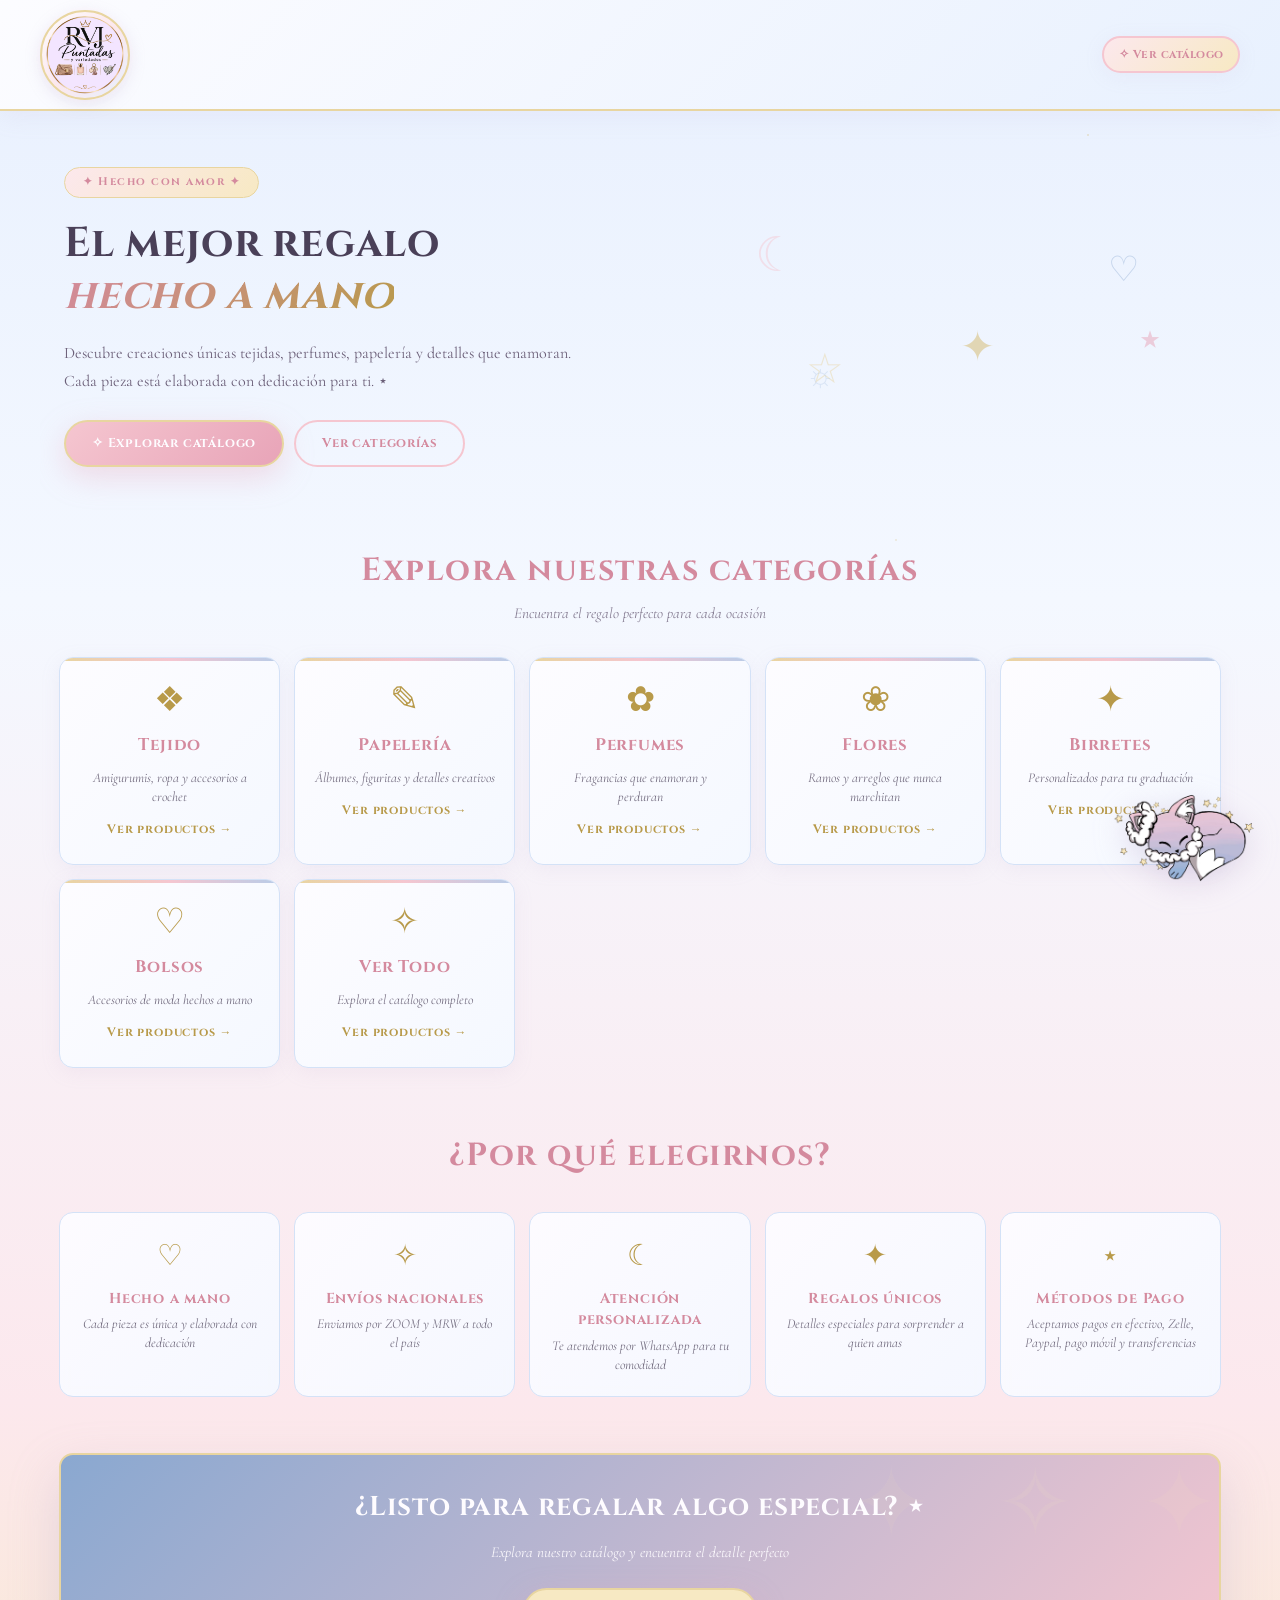
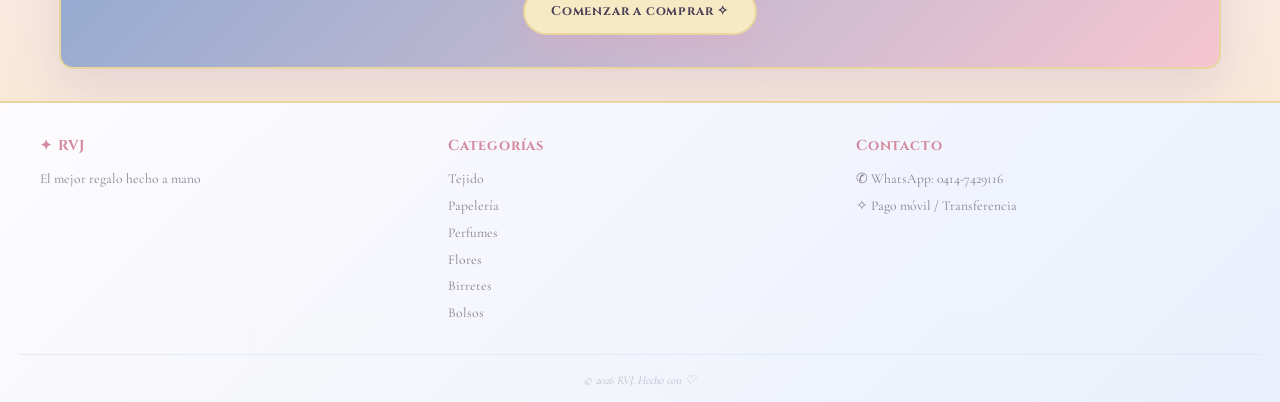
==== commit a128349e: "Cambios 35" ====
--- a/index.html
+++ b/index.html
@@ -47,7 +47,8 @@
             <div class="floating-symbol symbol-2">✦</div>
             <div class="floating-symbol symbol-3">♡</div>
             <div class="floating-symbol symbol-4">☆</div>
-            <div class="floating-symbol symbol-5">⋆</div>
+            <div class="floating-symbol symbol-5">☼</div>
+            <div class="floating-symbol symbol-6">⋆</div>
         </div>
     </section>
 
--- a/styles.css
+++ b/styles.css
@@ -960,7 +960,8 @@
 .symbol-2 { top: 50%; left: 50%; animation-delay: 1s; font-size: 2.6rem; color: var(--gold-medium); opacity: 0.5; }
 .symbol-3 { top: 20%; right: 15%; animation-delay: 2s; font-size: 2.2rem; color: var(--blue-deep); opacity: 0.4; }
 .symbol-4 { bottom: 15%; left: 20%; animation-delay: 3s; font-size: 2.6rem; color: var(--gold-soft); opacity: 0.45; }
-.symbol-5 { bottom: 25%; right: 10%; animation-delay: 4s; font-size: 2.2rem; color: var(--rose-deep); opacity: 0.4; }
+.symbol-5 { bottom: 15%; left: 20%; animation-delay: 4s; font-size: 2rem; color: var(--blue-medium); opacity: 0.4; }
+.symbol-6 { bottom: 25%; right: 10%; animation-delay: 5s; font-size: 3rem; color: var(--rose-deep); opacity: 0.5; }
 
 @keyframes float {
     0%, 100% { transform: translateY(0) rotate(0deg); }
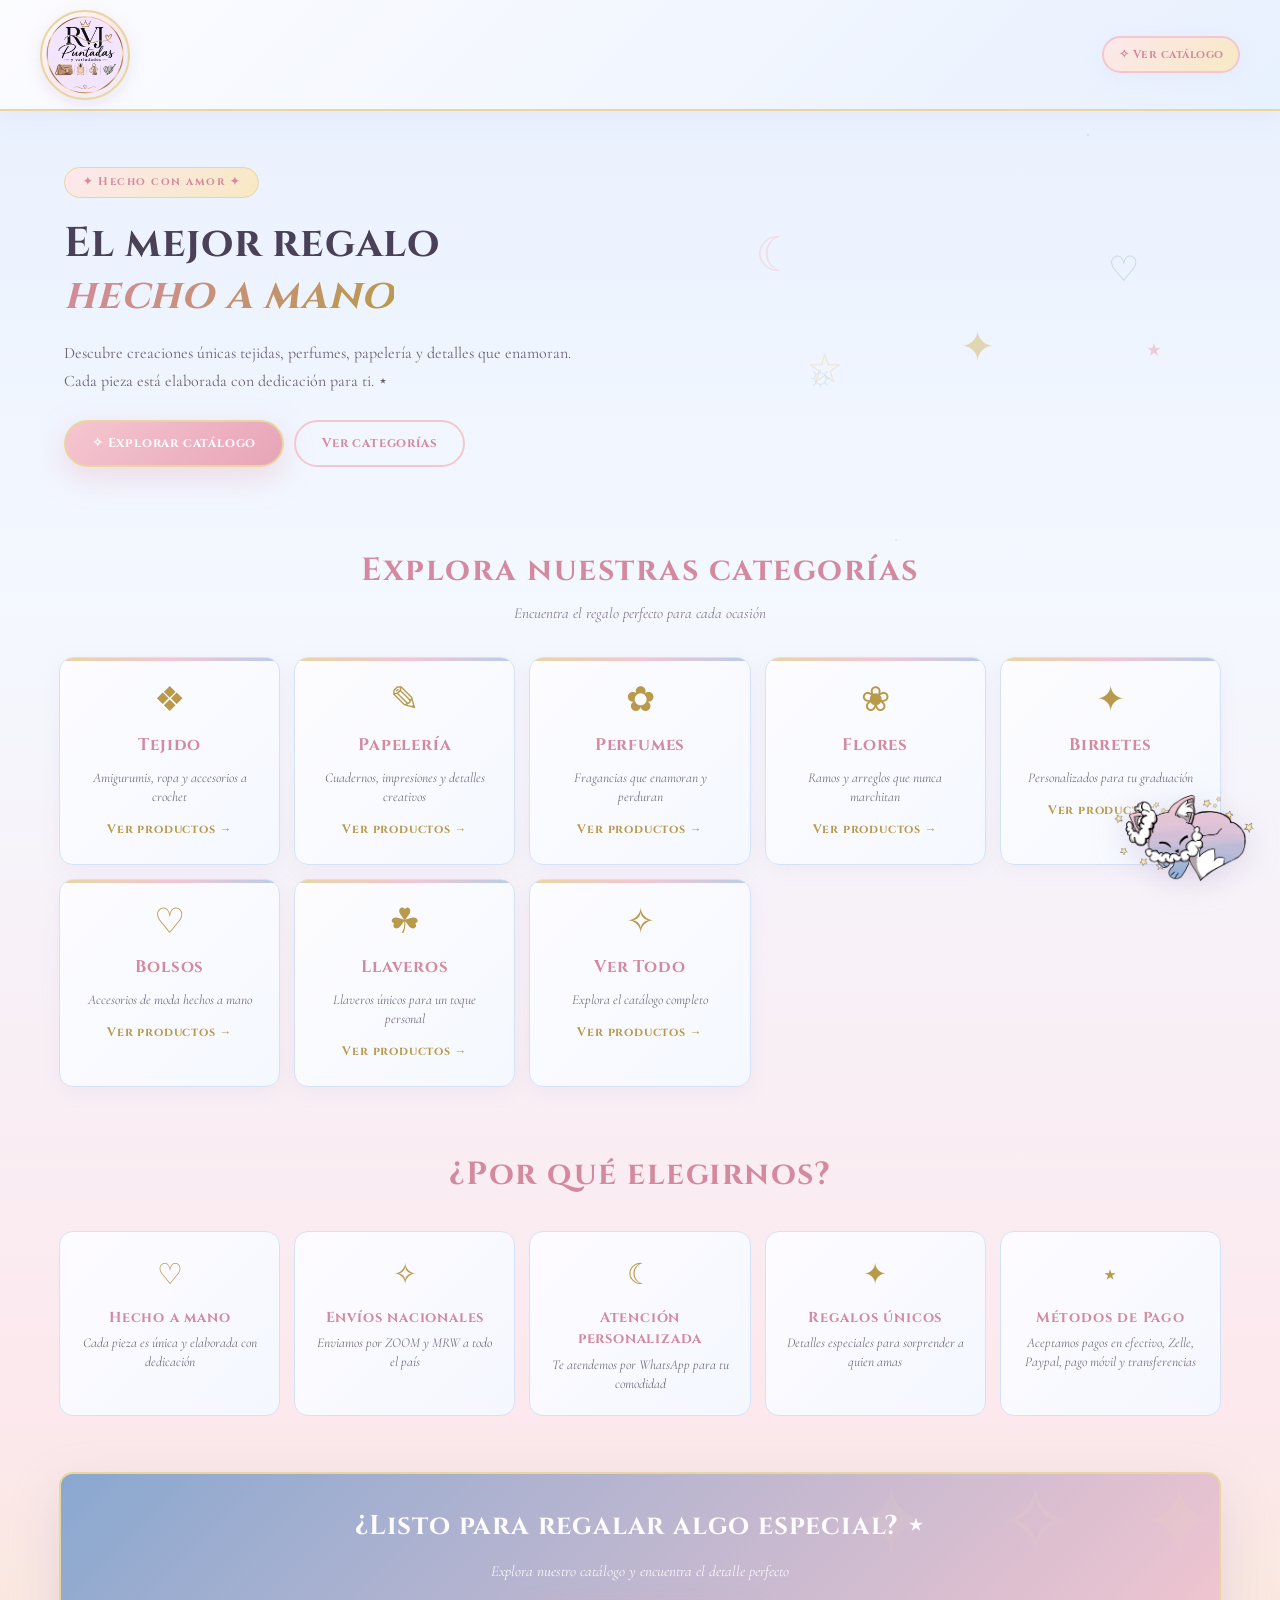
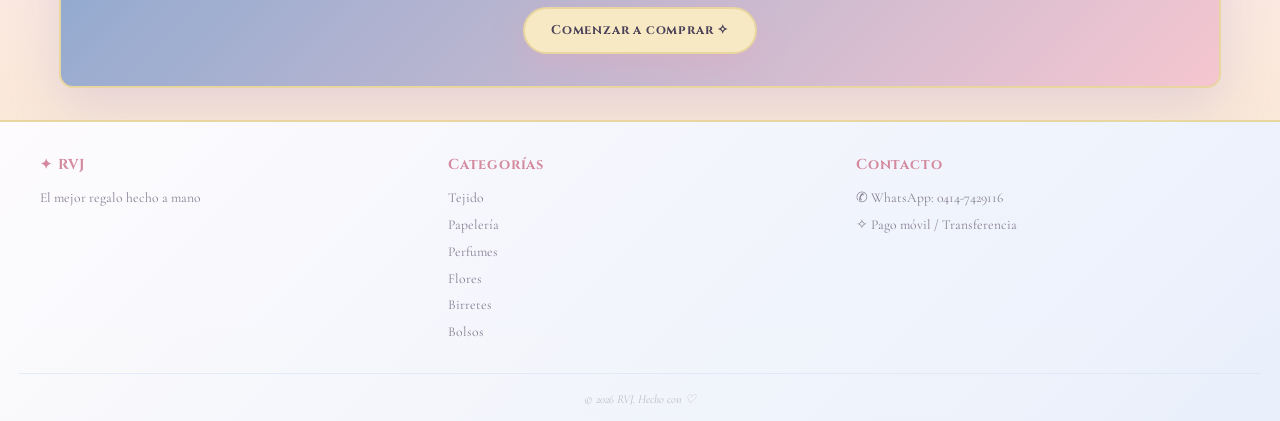
==== commit ec8a6c95: "Cambios 36" ====
--- a/index.html
+++ b/index.html
@@ -70,7 +70,7 @@
             <a href="papeleria.html" class="category-card category-papeleria">
                 <div class="category-symbol">✎</div>
                 <h3>Papelería</h3>
-                <p>Álbumes, figuritas y detalles creativos</p>
+                <p>Cuadernos, impresiones y detalles creativos</p>
                 <span class="category-link">Ver productos →</span>
             </a>
 
@@ -99,6 +99,13 @@
                 <div class="category-symbol">♡</div>
                 <h3>Bolsos</h3>
                 <p>Accesorios de moda hechos a mano</p>
+                <span class="category-link">Ver productos →</span>
+            </a>
+
+            <a href="llaveros.html" class="category-card category-llaveros">
+                <div class="category-symbol">☘︎</div>
+                <h3>Llaveros</h3>
+                <p>Llaveros únicos para un toque personal</p>
                 <span class="category-link">Ver productos →</span>
             </a>
 
@@ -179,6 +186,14 @@
         </div>
     </footer>
 
+    <!-- MODAL PARA AMPLIAR LOGO -->
+    <div id="logo-modal" class="modal-overlay hidden">
+        <div class="modal-content logo-modal-content">
+            <button id="close-logo-modal" class="close-popout-btn">×</button>
+            <img src="imagenes/logo.png" alt="RVJ" class="logo-modal-img">
+        </div>
+    </div>
+
     <!-- CHIBI FLOTANTE -->
 <img src="imagenes/chibi.png" alt="Chibi RVJ" class="chibi-flotante" onerror="this.style.display='none'">
 
--- a/styles.css
+++ b/styles.css
@@ -961,7 +961,7 @@
 .symbol-3 { top: 20%; right: 15%; animation-delay: 2s; font-size: 2.2rem; color: var(--blue-deep); opacity: 0.4; }
 .symbol-4 { bottom: 15%; left: 20%; animation-delay: 3s; font-size: 2.6rem; color: var(--gold-soft); opacity: 0.45; }
 .symbol-5 { bottom: 15%; left: 20%; animation-delay: 4s; font-size: 2rem; color: var(--blue-medium); opacity: 0.4; }
-.symbol-6 { bottom: 25%; right: 10%; animation-delay: 5s; font-size: 3rem; color: var(--rose-deep); opacity: 0.5; }
+.symbol-6 { bottom: 25%; right: 10%; animation-delay: 5s; font-size: 2.2rem; color: var(--rose-deep); opacity: 0.5; }
 
 @keyframes float {
     0%, 100% { transform: translateY(0) rotate(0deg); }
@@ -1037,6 +1037,7 @@
 .category-flores::before { background: linear-gradient(50deg, var(--gold-soft), var(--rose-medium), var(--blue-medium)); }
 .category-birretes::before { background: linear-gradient(50deg, var(--gold-soft), var(--rose-medium), var(--blue-medium)); }
 .category-bolsos::before { background: linear-gradient(50deg, var(--gold-soft), var(--rose-medium), var(--blue-medium)); }
+.category-llaveros::before { background: linear-gradient(50deg, var(--gold-soft), var(--rose-medium), var(--blue-medium)); }
 .category-todos::before { background: linear-gradient(50deg, var(--gold-soft), var(--rose-medium), var(--blue-medium)); }
 
 .category-card:hover {
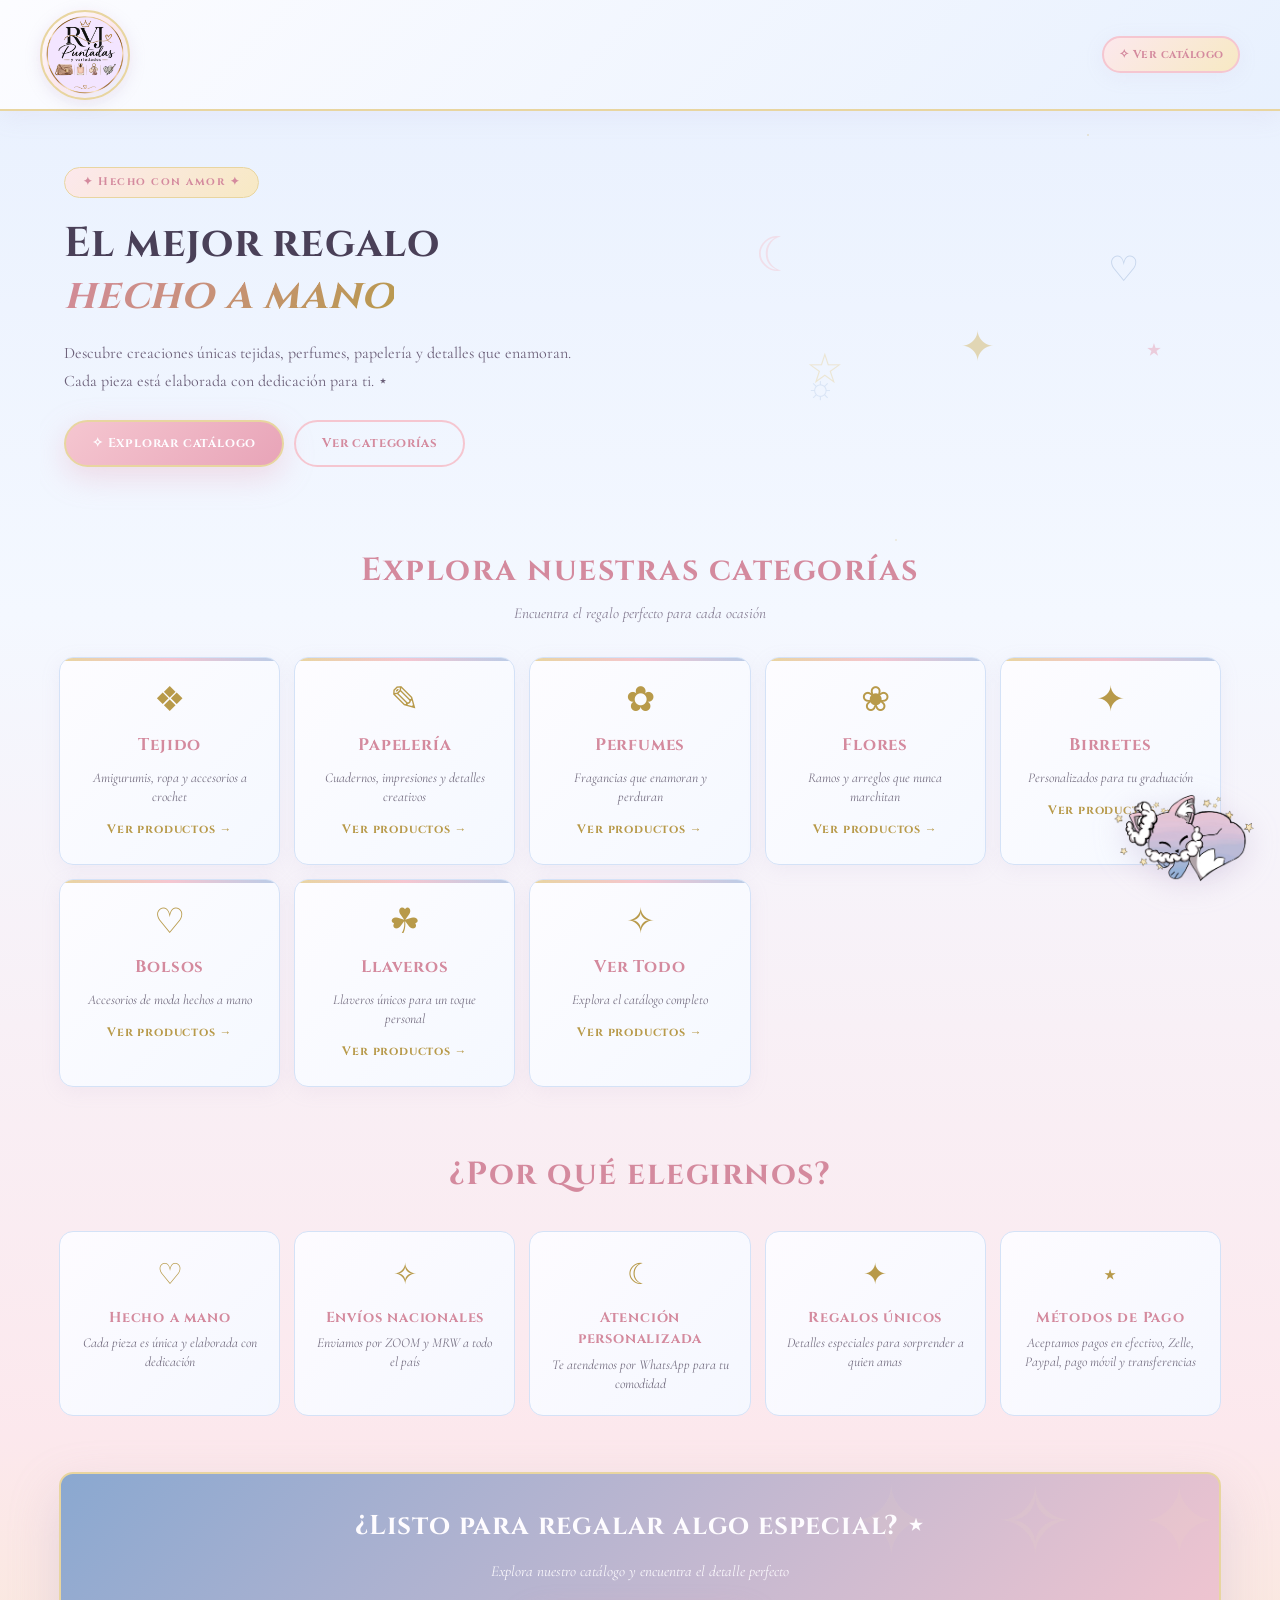
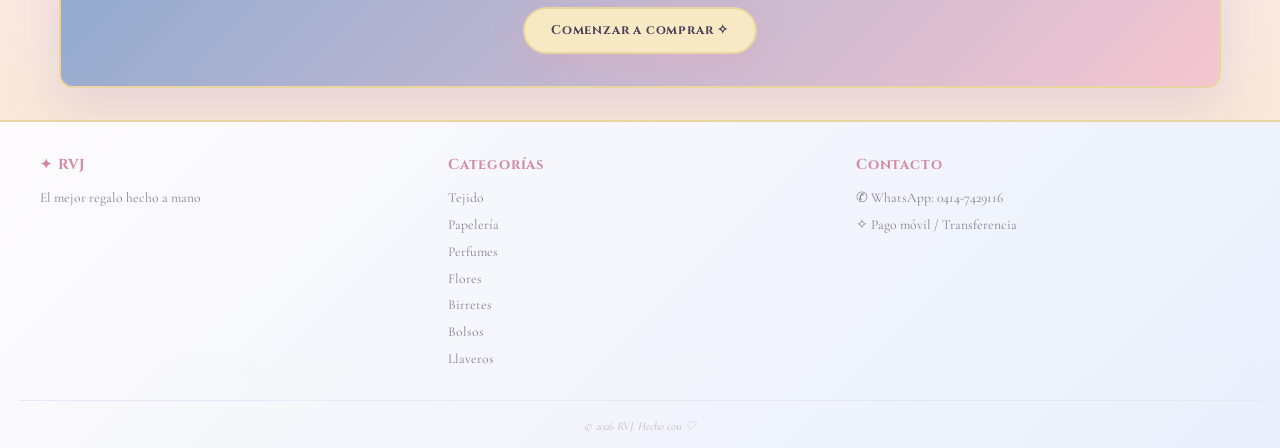
==== commit c76911f5: "Cambios 38" ====
--- a/index.html
+++ b/index.html
@@ -174,6 +174,7 @@
                 <a href="flores.html">Flores</a>
                 <a href="birretes.html">Birretes</a>
                 <a href="bolsos.html">Bolsos</a>
+                <a href="llaveros.html">Llaveros</a>
             </div>
             <div class="footer-col">
                 <h4>Contacto</h4>
--- a/styles.css
+++ b/styles.css
@@ -960,7 +960,7 @@
 .symbol-2 { top: 50%; left: 50%; animation-delay: 1s; font-size: 2.6rem; color: var(--gold-medium); opacity: 0.5; }
 .symbol-3 { top: 20%; right: 15%; animation-delay: 2s; font-size: 2.2rem; color: var(--blue-deep); opacity: 0.4; }
 .symbol-4 { bottom: 15%; left: 20%; animation-delay: 3s; font-size: 2.6rem; color: var(--gold-soft); opacity: 0.45; }
-.symbol-5 { bottom: 15%; left: 20%; animation-delay: 4s; font-size: 2rem; color: var(--blue-medium); opacity: 0.4; }
+.symbol-5 { bottom: 10%; left: 20%; animation-delay: 4s; font-size: 2rem; color: var(--blue-medium); opacity: 0.4; }
 .symbol-6 { bottom: 25%; right: 10%; animation-delay: 5s; font-size: 2.2rem; color: var(--rose-deep); opacity: 0.5; }
 
 @keyframes float {
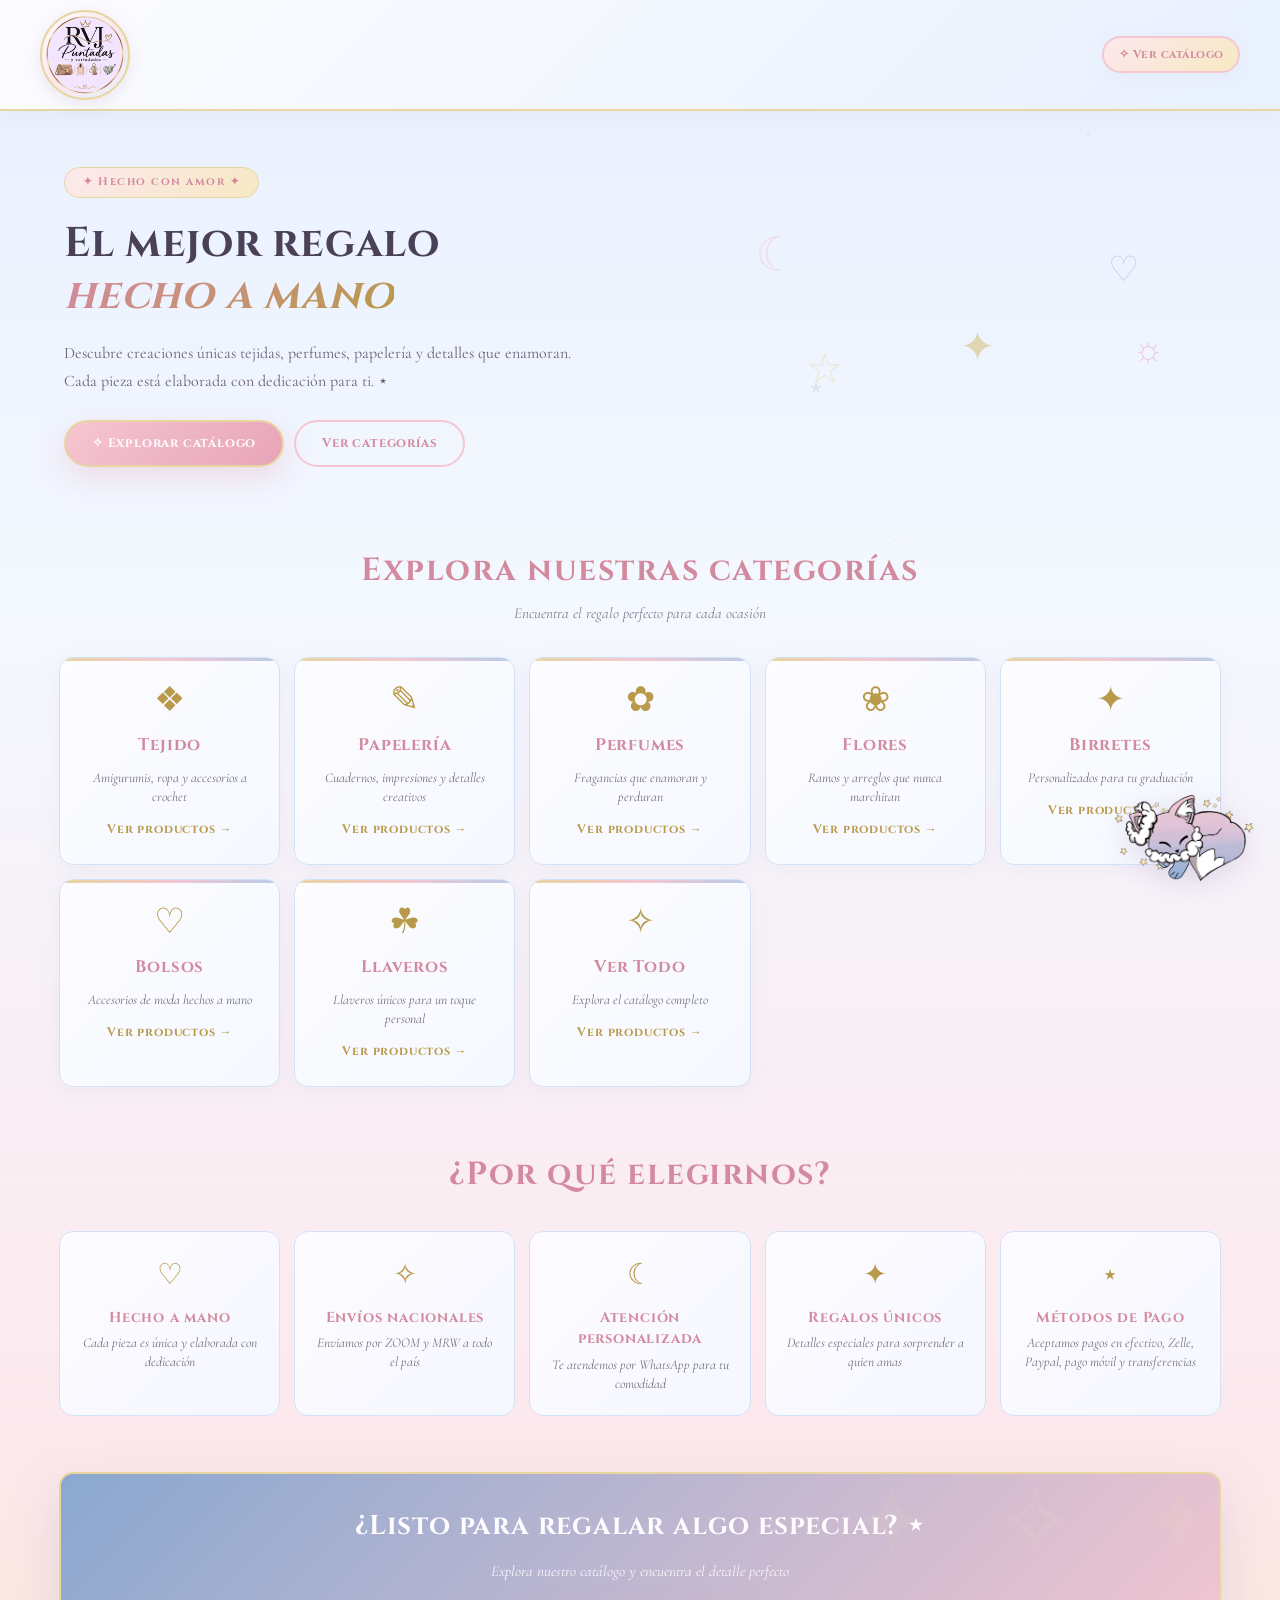
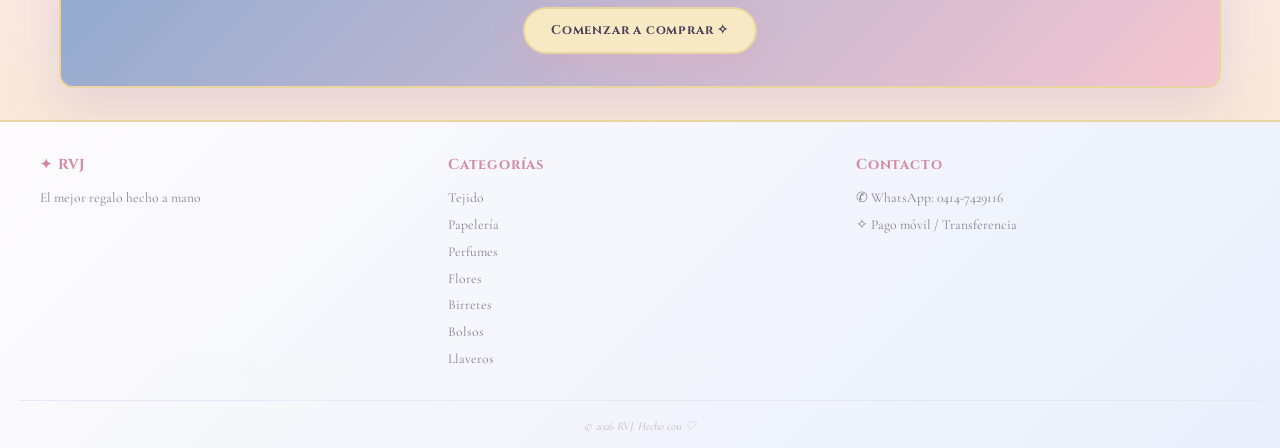
==== commit 9bf64660: "Cambios 40" ====
--- a/index.html
+++ b/index.html
@@ -47,8 +47,8 @@
             <div class="floating-symbol symbol-2">✦</div>
             <div class="floating-symbol symbol-3">♡</div>
             <div class="floating-symbol symbol-4">☆</div>
-            <div class="floating-symbol symbol-5">☼</div>
-            <div class="floating-symbol symbol-6">⋆</div>
+            <div class="floating-symbol symbol-5">⋆</div>
+            <div class="floating-symbol symbol-6">☼</div>
         </div>
     </section>
 
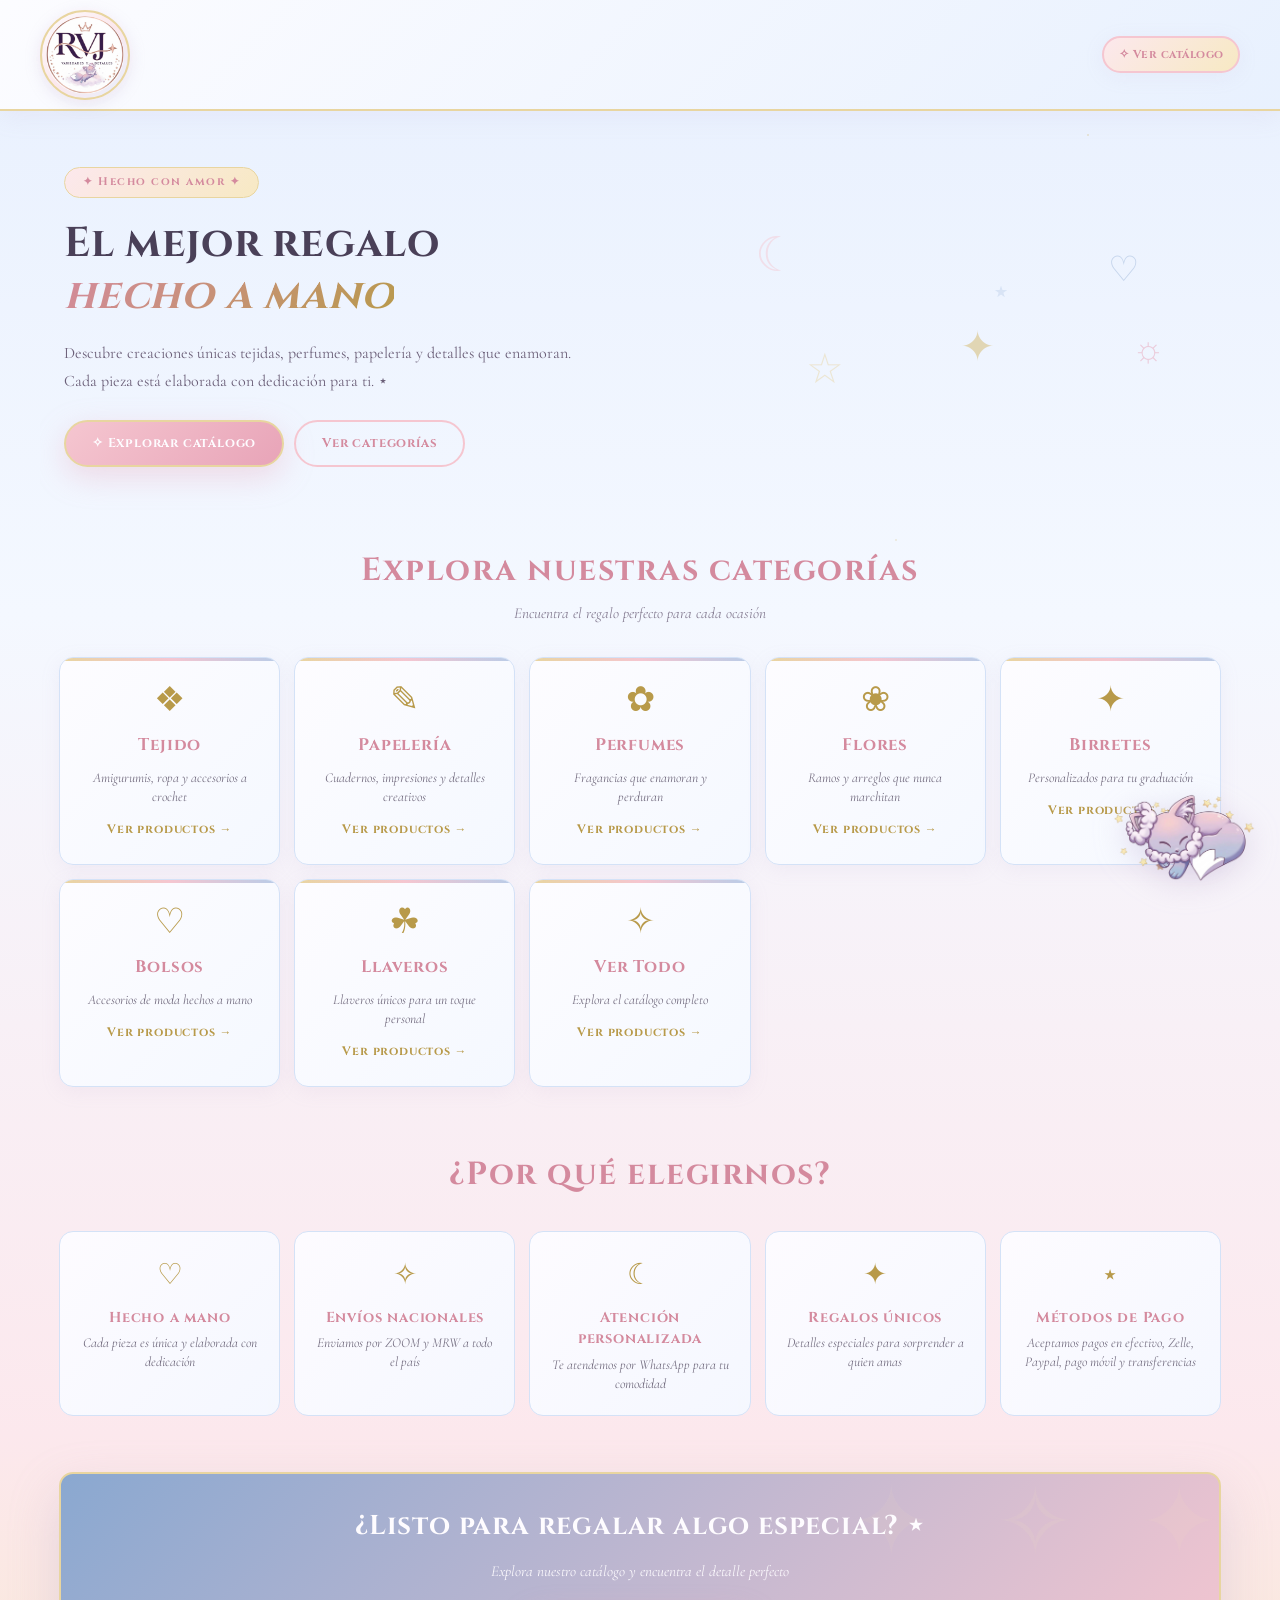
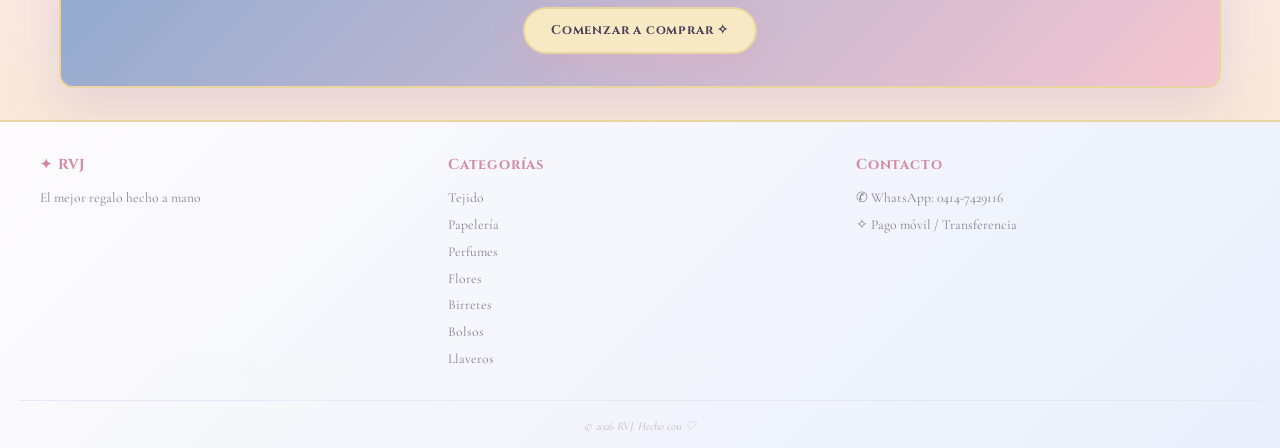
==== commit 3f862a6e: "Cambios 44" ====
--- a/index.html
+++ b/index.html
@@ -14,13 +14,13 @@
     <header class="main-header">
         <div class="header-container">
             <div class="logo-container">
-                <img src="imagenes/logo.png" alt="RVJ" class="store-logo" onerror="this.style.display='none'">
+                <img src="imagenes/logo.jpeg" alt="RVJ" class="store-logo" onerror="this.style.display='none'">
             </div>
          <!-- MODAL PARA AMPLIAR LOGO -->
         <div id="logo-modal" class="modal-overlay hidden">
             <div class="modal-content logo-modal-content">
                 <button id="close-logo-modal" class="close-popout-btn">×</button>
-                <img src="imagenes/logo.png" alt="RVJ" class="logo-modal-img">
+                <img src="imagenes/logo.jpeg" alt="RVJ" class="logo-modal-img">
             </div>
         </div>
             <a href="tienda.html" class="cart-icon-btn">
@@ -191,7 +191,7 @@
     <div id="logo-modal" class="modal-overlay hidden">
         <div class="modal-content logo-modal-content">
             <button id="close-logo-modal" class="close-popout-btn">×</button>
-            <img src="imagenes/logo.png" alt="RVJ" class="logo-modal-img">
+            <img src="imagenes/logo.jpeg" alt="RVJ" class="logo-modal-img">
         </div>
     </div>
 
--- a/styles.css
+++ b/styles.css
@@ -960,7 +960,7 @@
 .symbol-2 { top: 50%; left: 50%; animation-delay: 1s; font-size: 2.6rem; color: var(--gold-medium); opacity: 0.5; }
 .symbol-3 { top: 20%; right: 15%; animation-delay: 2s; font-size: 2.2rem; color: var(--blue-deep); opacity: 0.4; }
 .symbol-4 { bottom: 15%; left: 20%; animation-delay: 3s; font-size: 2.6rem; color: var(--gold-soft); opacity: 0.45; }
-.symbol-5 { bottom: 10%; left: 20%; animation-delay: 4s; font-size: 2rem; color: var(--blue-medium); opacity: 0.4; }
+.symbol-5 { top: 30%; right: 40%; animation-delay: 4s; font-size: 2rem; color: var(--blue-medium); opacity: 0.4; }
 .symbol-6 { bottom: 25%; right: 10%; animation-delay: 5s; font-size: 2.2rem; color: var(--rose-deep); opacity: 0.5; }
 
 @keyframes float {
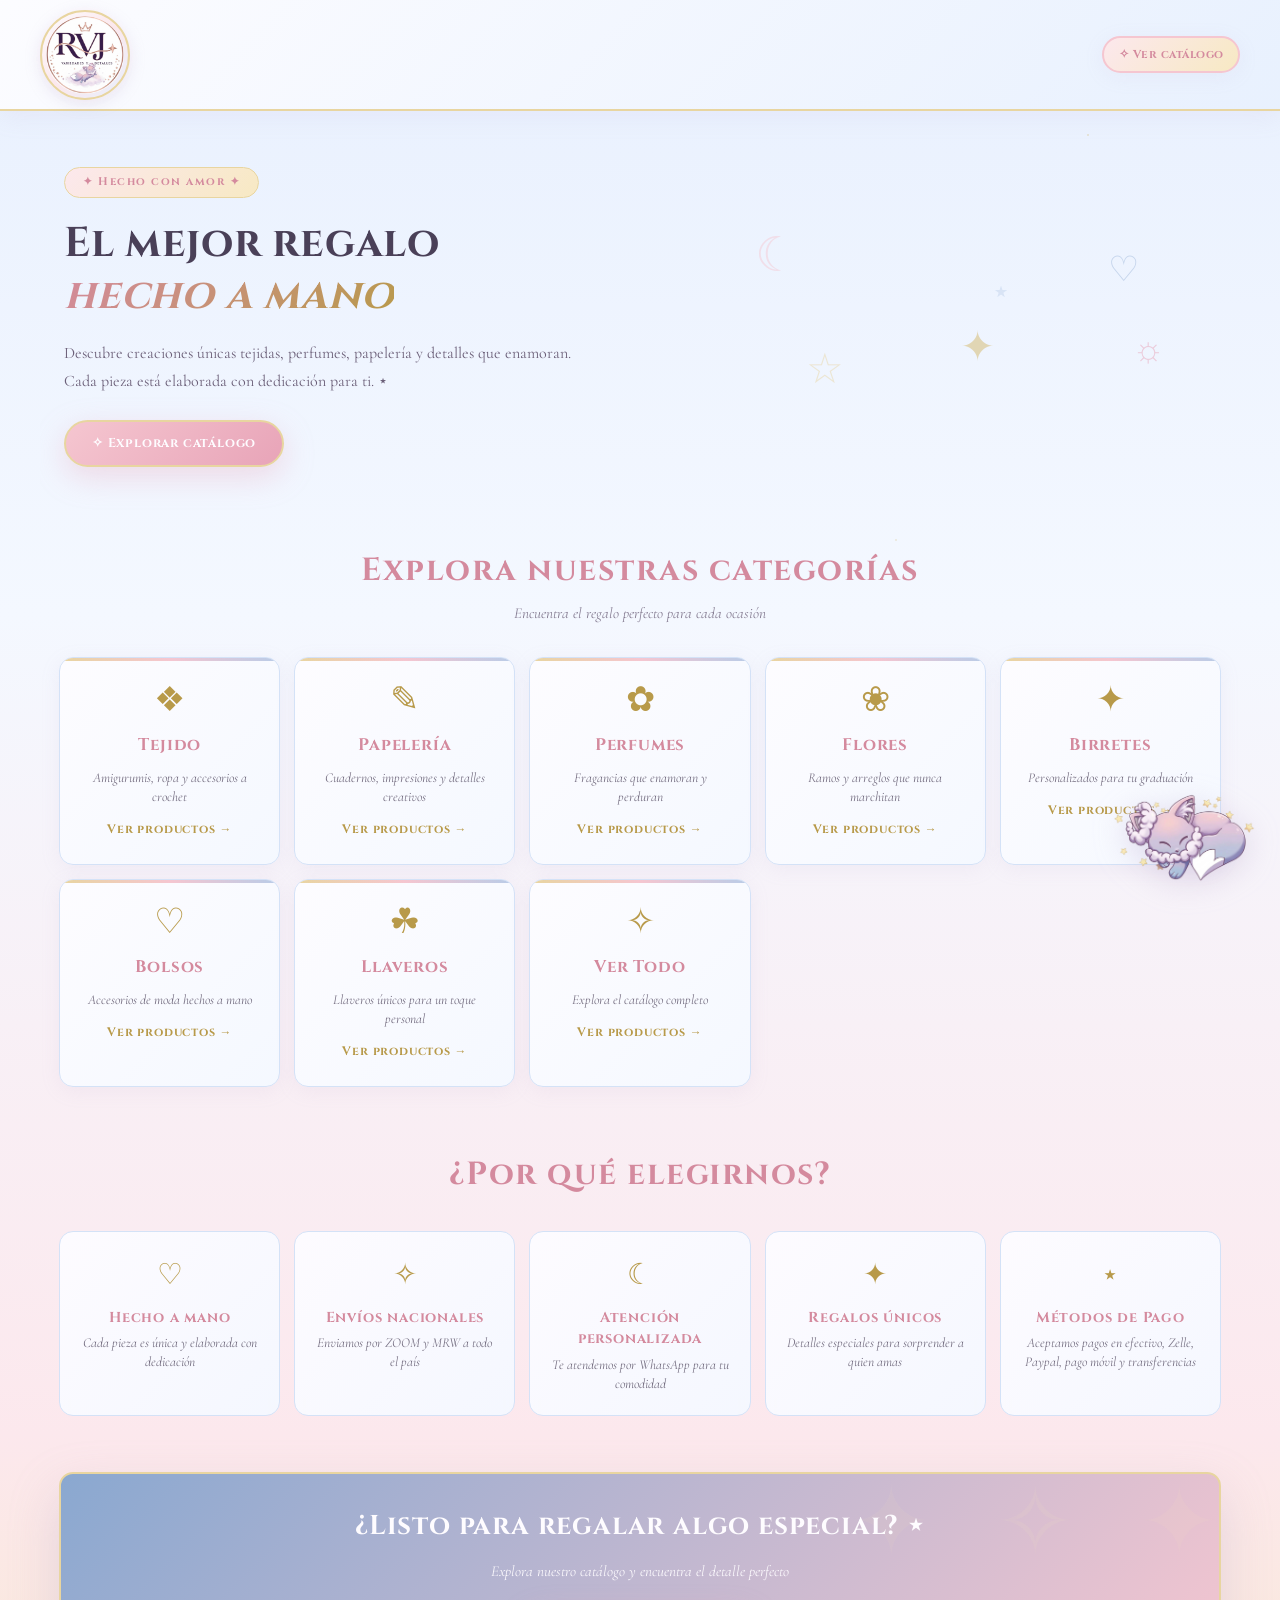
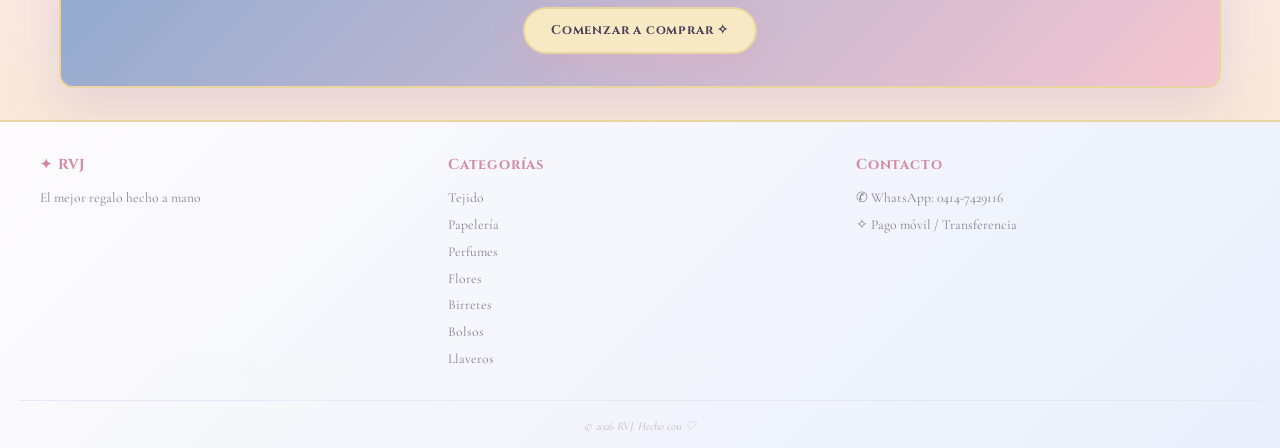
==== commit 8bd56448: "Cambios 45" ====
--- a/index.html
+++ b/index.html
@@ -39,7 +39,6 @@
             </p>
             <div class="hero-buttons">
                 <a href="tienda.html" class="btn-hero-primary">✧ Explorar catálogo</a>
-                <a href="#categorias" class="btn-hero-secondary">Ver categorías</a>
             </div>
         </div>
         <div class="hero-decoration">
@@ -187,14 +186,6 @@
         </div>
     </footer>
 
-    <!-- MODAL PARA AMPLIAR LOGO -->
-    <div id="logo-modal" class="modal-overlay hidden">
-        <div class="modal-content logo-modal-content">
-            <button id="close-logo-modal" class="close-popout-btn">×</button>
-            <img src="imagenes/logo.jpeg" alt="RVJ" class="logo-modal-img">
-        </div>
-    </div>
-
     <!-- CHIBI FLOTANTE -->
 <img src="imagenes/chibi.png" alt="Chibi RVJ" class="chibi-flotante" onerror="this.style.display='none'">
 
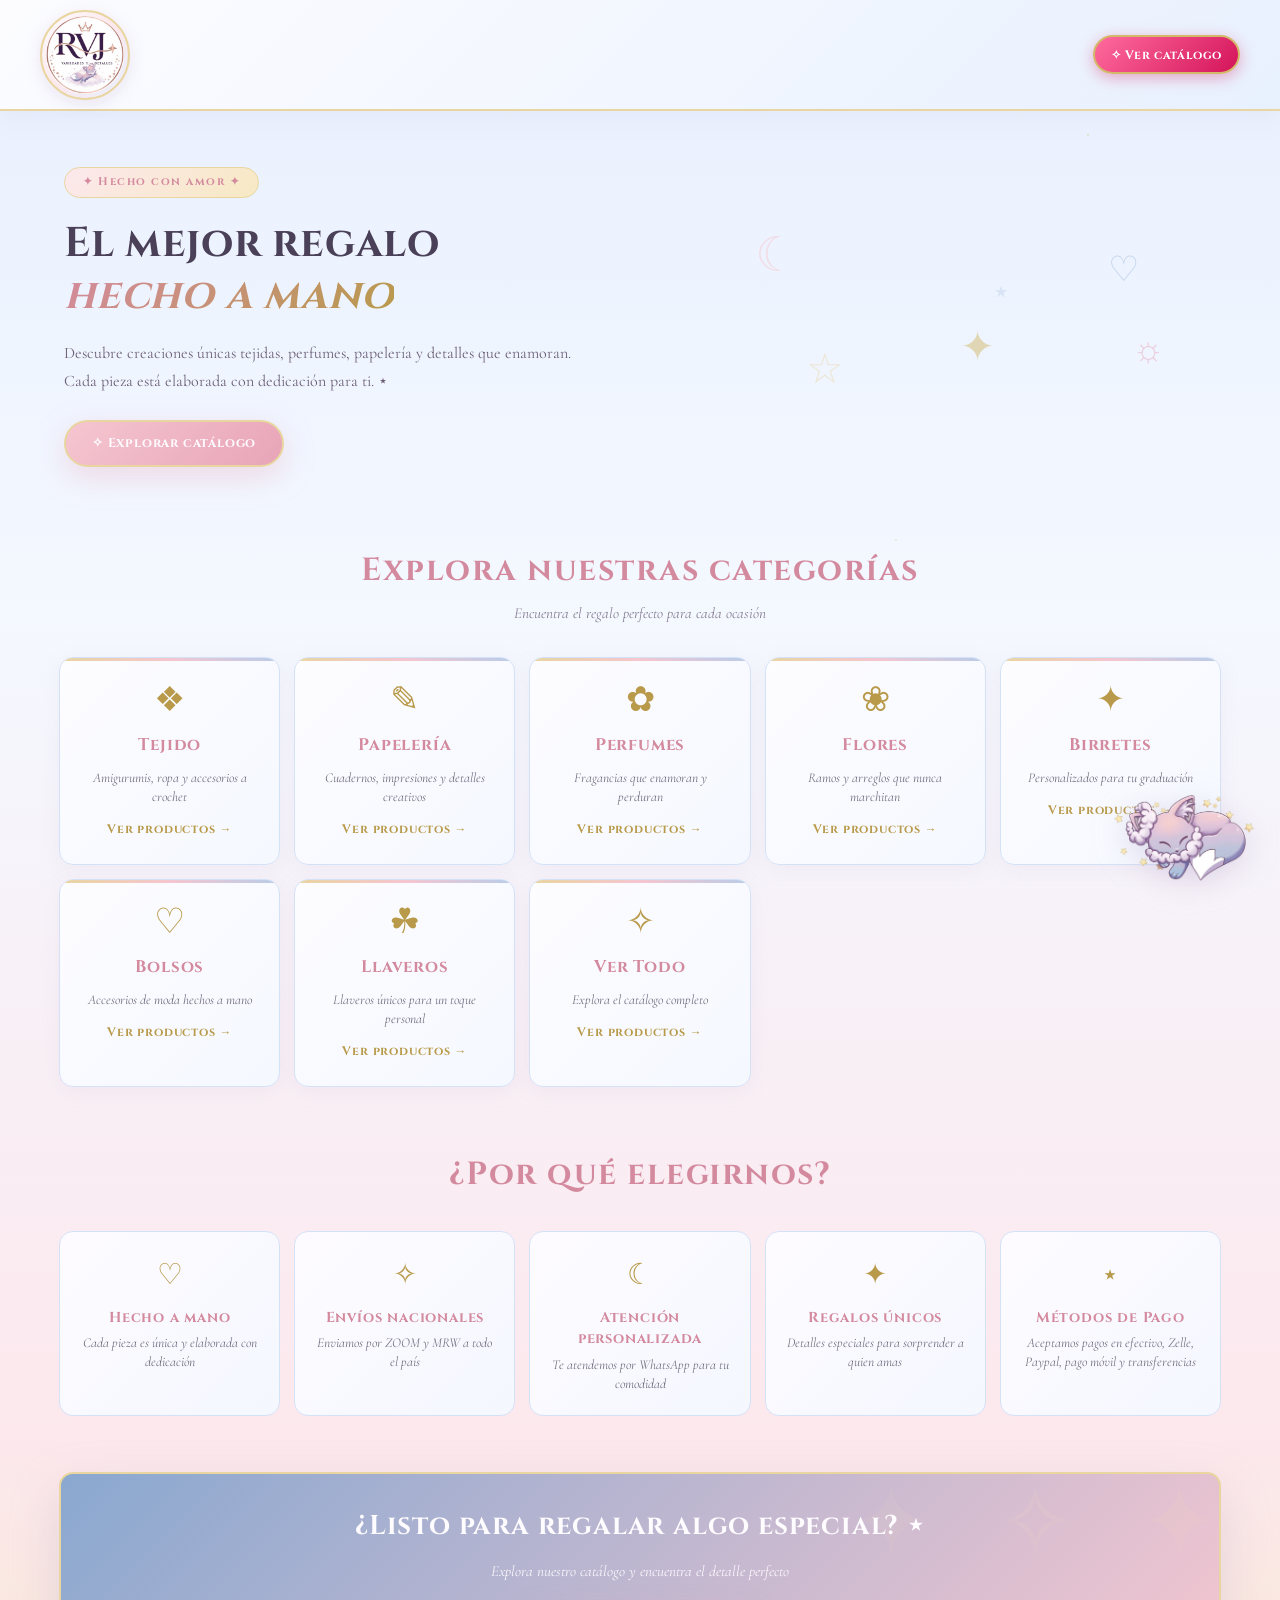
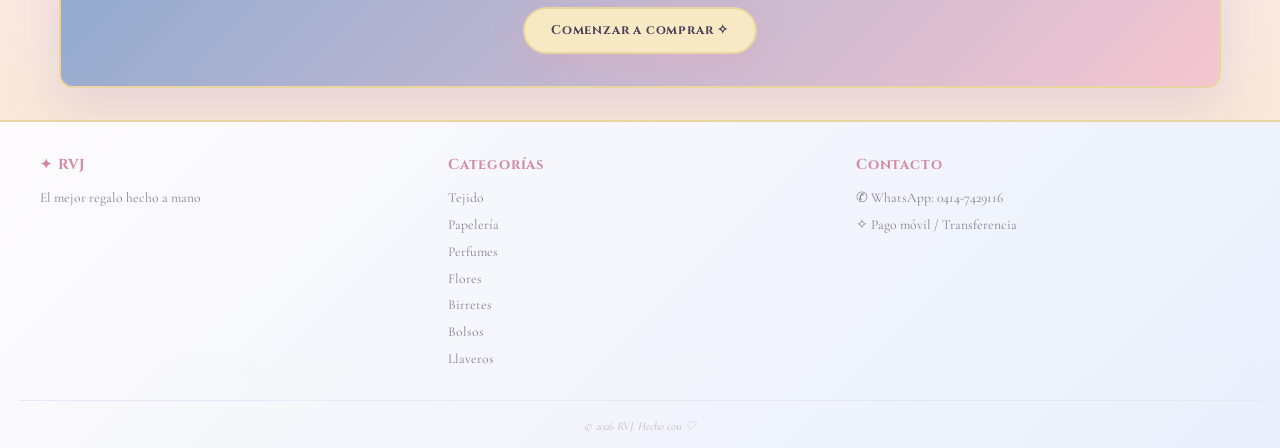
==== commit b3ab7904: "Cambios 53" ====
--- a/index.html
+++ b/index.html
@@ -16,13 +16,6 @@
             <div class="logo-container">
                 <img src="imagenes/logo.jpeg" alt="RVJ" class="store-logo" onerror="this.style.display='none'">
             </div>
-         <!-- MODAL PARA AMPLIAR LOGO -->
-        <div id="logo-modal" class="modal-overlay hidden">
-            <div class="modal-content logo-modal-content">
-                <button id="close-logo-modal" class="close-popout-btn">×</button>
-                <img src="imagenes/logo.jpeg" alt="RVJ" class="logo-modal-img">
-            </div>
-        </div>
             <a href="tienda.html" class="cart-icon-btn">
                 ✧ Ver catálogo
             </a>
@@ -185,6 +178,16 @@
             <p>© 2026 RVJ. Hecho con ♡</p>
         </div>
     </footer>
+    
+    <!-- MODAL PARA AMPLIAR LOGO -->
+<div id="logo-modal" class="modal-overlay hidden">
+    <div class="modal-content logo-modal-content">
+        <button id="close-logo-modal" class="close-popout-btn">×</button>
+        <img src="imagenes/logo.jpeg" alt="RVJ" class="logo-modal-img">
+    </div>
+</div>
+
+    <script src="script.js"></script>
 
     <!-- CHIBI FLOTANTE -->
 <img src="imagenes/chibi.png" alt="Chibi RVJ" class="chibi-flotante" onerror="this.style.display='none'">
--- a/styles.css
+++ b/styles.css
@@ -176,31 +176,51 @@
     box-shadow: 0 3px 10px rgba(212, 184, 106, 0.25);
 }
 
-/* Botón carrito */
+/* Botón carrito / Ver catálogo */
 .cart-icon-btn {
-    background: linear-gradient(135deg, var(--rose-light), var(--gold-light));
-    color: var(--rose-dark);
-    padding: 0.5rem 0.9rem;
+    background: linear-gradient(135deg, #ff6b9d 0%, #d4145a 100%);
+    color: #fff;
+    padding: 0.55rem 1rem;
     border-radius: 30px;
     text-decoration: none;
     font-weight: 700;
-    border: 2px solid var(--rose-medium);
+    border: 2px solid var(--gold-medium);
     transition: all 0.25s ease;
-    box-shadow: var(--shadow-soft);
-    font-family: 'Cinzel', serif;
-    font-size: 0.72rem;
-    letter-spacing: 0.5px;
+    box-shadow:
+        0 4px 15px rgba(212, 20, 90, 0.35),
+        0 0 0 0 rgba(212, 184, 106, 0.7);
+    font-family: 'Cinzel', serif;
+    font-size: 0.75rem;
+    letter-spacing: 0.6px;
     white-space: nowrap;
     flex-shrink: 0;
+    position: relative;
+    animation: cart-pulse 2.4s ease-in-out infinite;
 }
 
 .cart-icon-btn:hover {
-    background: linear-gradient(135deg, var(--rose-medium), var(--gold-soft));
-    color: var(--bg-white);
-    border-color: var(--rose-deep);
-    transform: translateY(-2px);
-}
-
+    background: linear-gradient(135deg, #ffd166 0%, #f0a500 100%);
+    color: #4a4058;
+    border-color: #ff6b9d;
+    transform: translateY(-2px) scale(1.03);
+    box-shadow:
+        0 8px 25px rgba(240, 165, 0, 0.5),
+        0 0 20px rgba(255, 209, 102, 0.6);
+    animation: none;
+}
+
+@keyframes cart-pulse {
+    0%, 100% {
+        box-shadow:
+            0 4px 15px rgba(212, 20, 90, 0.35),
+            0 0 0 0 rgba(212, 184, 106, 0.7);
+    }
+    50% {
+        box-shadow:
+            0 4px 15px rgba(212, 20, 90, 0.35),
+            0 0 0 8px rgba(212, 184, 106, 0);
+    }
+}
 /* ==========================================================================
    GRID DE PRODUCTOS
    ========================================================================== */
@@ -1457,4 +1477,62 @@
         bottom: 12px;
         right: 12px;
     }
+}
+
+/* Imagen grande dentro del modal reutilizado (productos) */
+.logo-modal-img {
+    max-width: 90vw;
+    max-height: 85vh;
+    width: auto;
+    height: auto;
+    border-radius: 12px;             /* antes era 50% para el logo */
+    border: 3px solid var(--gold-soft);
+    box-shadow: 0 0 60px rgba(212, 184, 106, 0.5);
+    background: linear-gradient(135deg, #fdfcff, #fce8ed);
+    object-fit: contain;             /* respeta proporción original */
+    cursor: zoom-out;
+}
+
+/* Cuando el modal muestra el logo, mantenemos el círculo */
+.logo-modal-img.is-logo {
+    border-radius: 50%;
+    cursor: default;
+}
+
+/* Cursor de zoom sobre las imágenes de producto */
+.product-img,
+.popout-large-img,
+.thumb-img {
+    cursor: zoom-in;
+    transition: transform 0.2s ease, box-shadow 0.2s ease;
+}
+
+.product-img:hover,
+.popout-large-img:hover,
+.thumb-img:hover {
+    box-shadow: 0 0 15px rgba(212, 184, 106, 0.5);
+}
+
+/* El modal de logo/zoom siempre por encima de todo */
+#logo-modal {
+    z-index: 10000 !important;
+}
+
+/* Imagen del logo en círculo, imágenes de zoom rectangulares */
+.logo-modal-img {
+    max-width: 90vw;
+    max-height: 85vh;
+    width: auto;
+    height: auto;
+    border-radius: 12px;
+    border: 3px solid var(--gold-soft);
+    box-shadow: 0 0 60px rgba(212, 184, 106, 0.5);
+    background: linear-gradient(135deg, #fdfcff, #fce8ed);
+    object-fit: contain;
+    cursor: zoom-out;
+}
+
+.logo-modal-img.is-logo {
+    border-radius: 50%;
+    cursor: default;
 }
